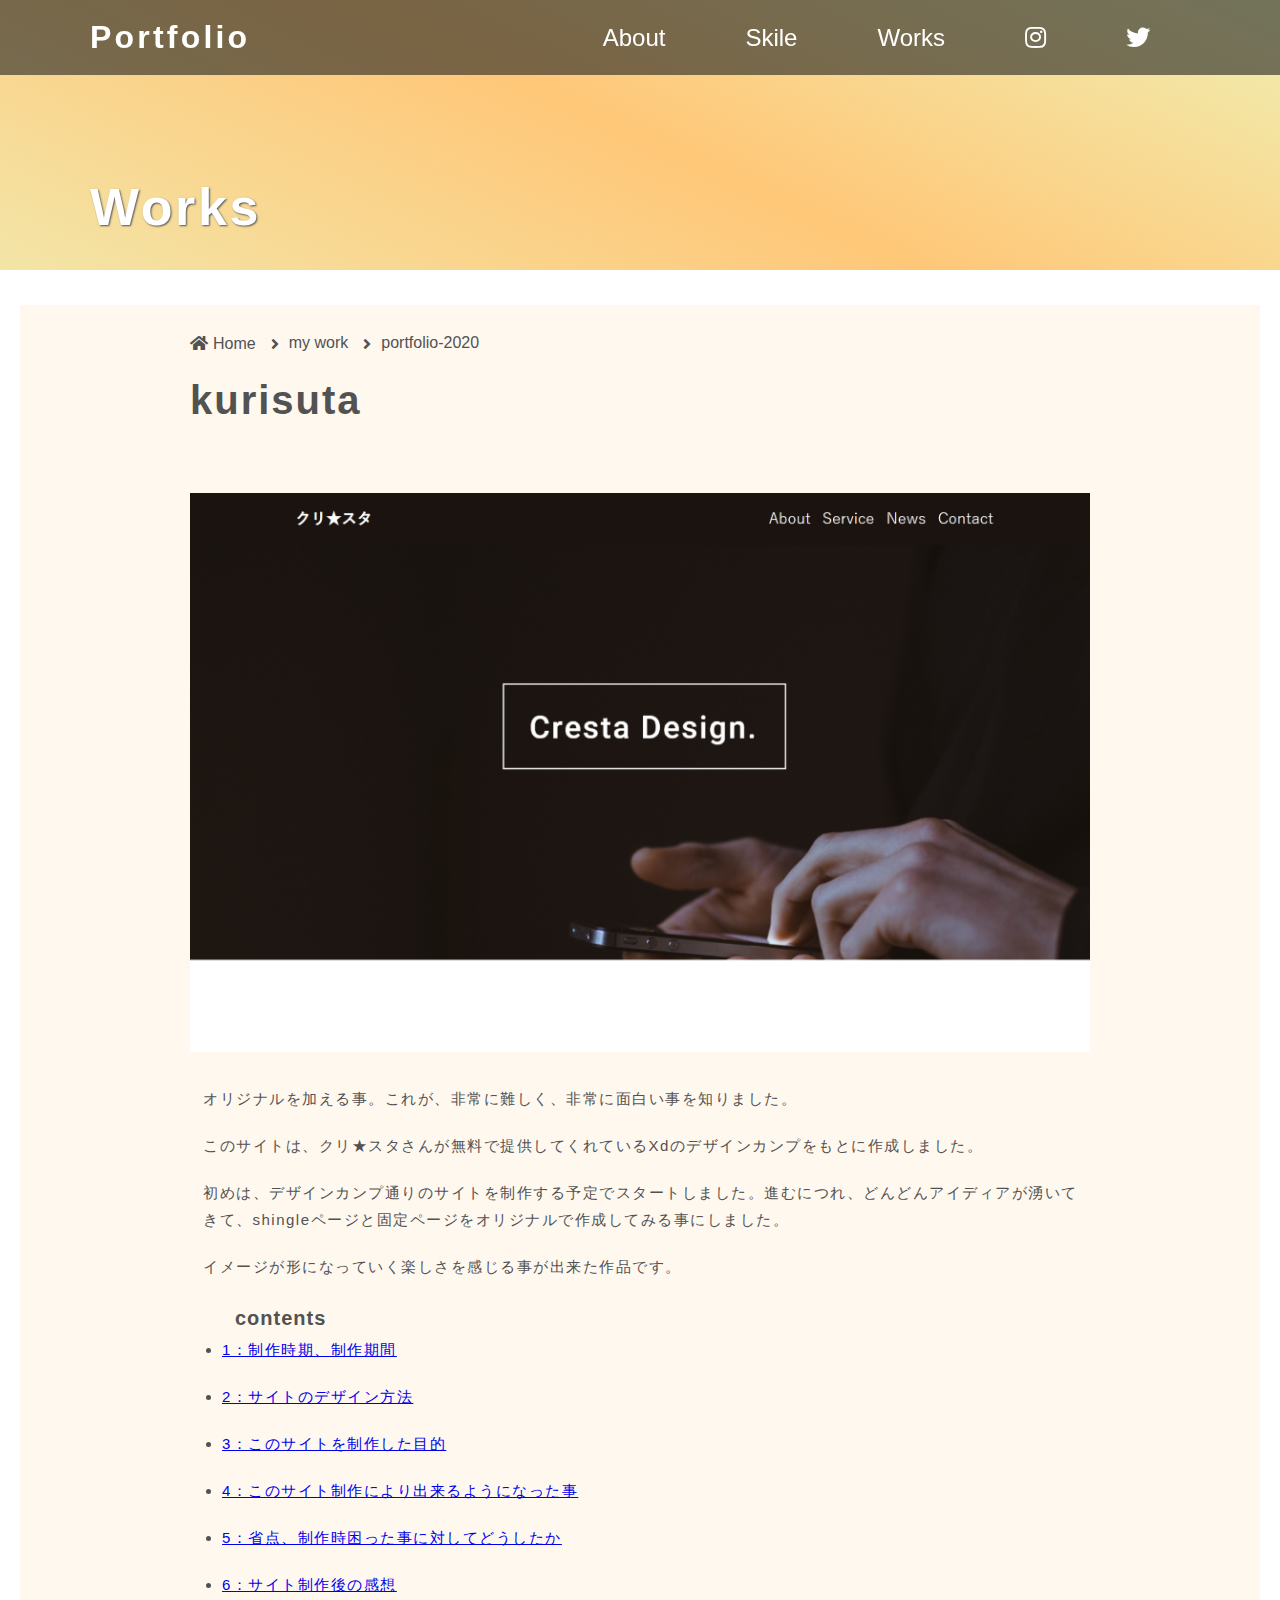
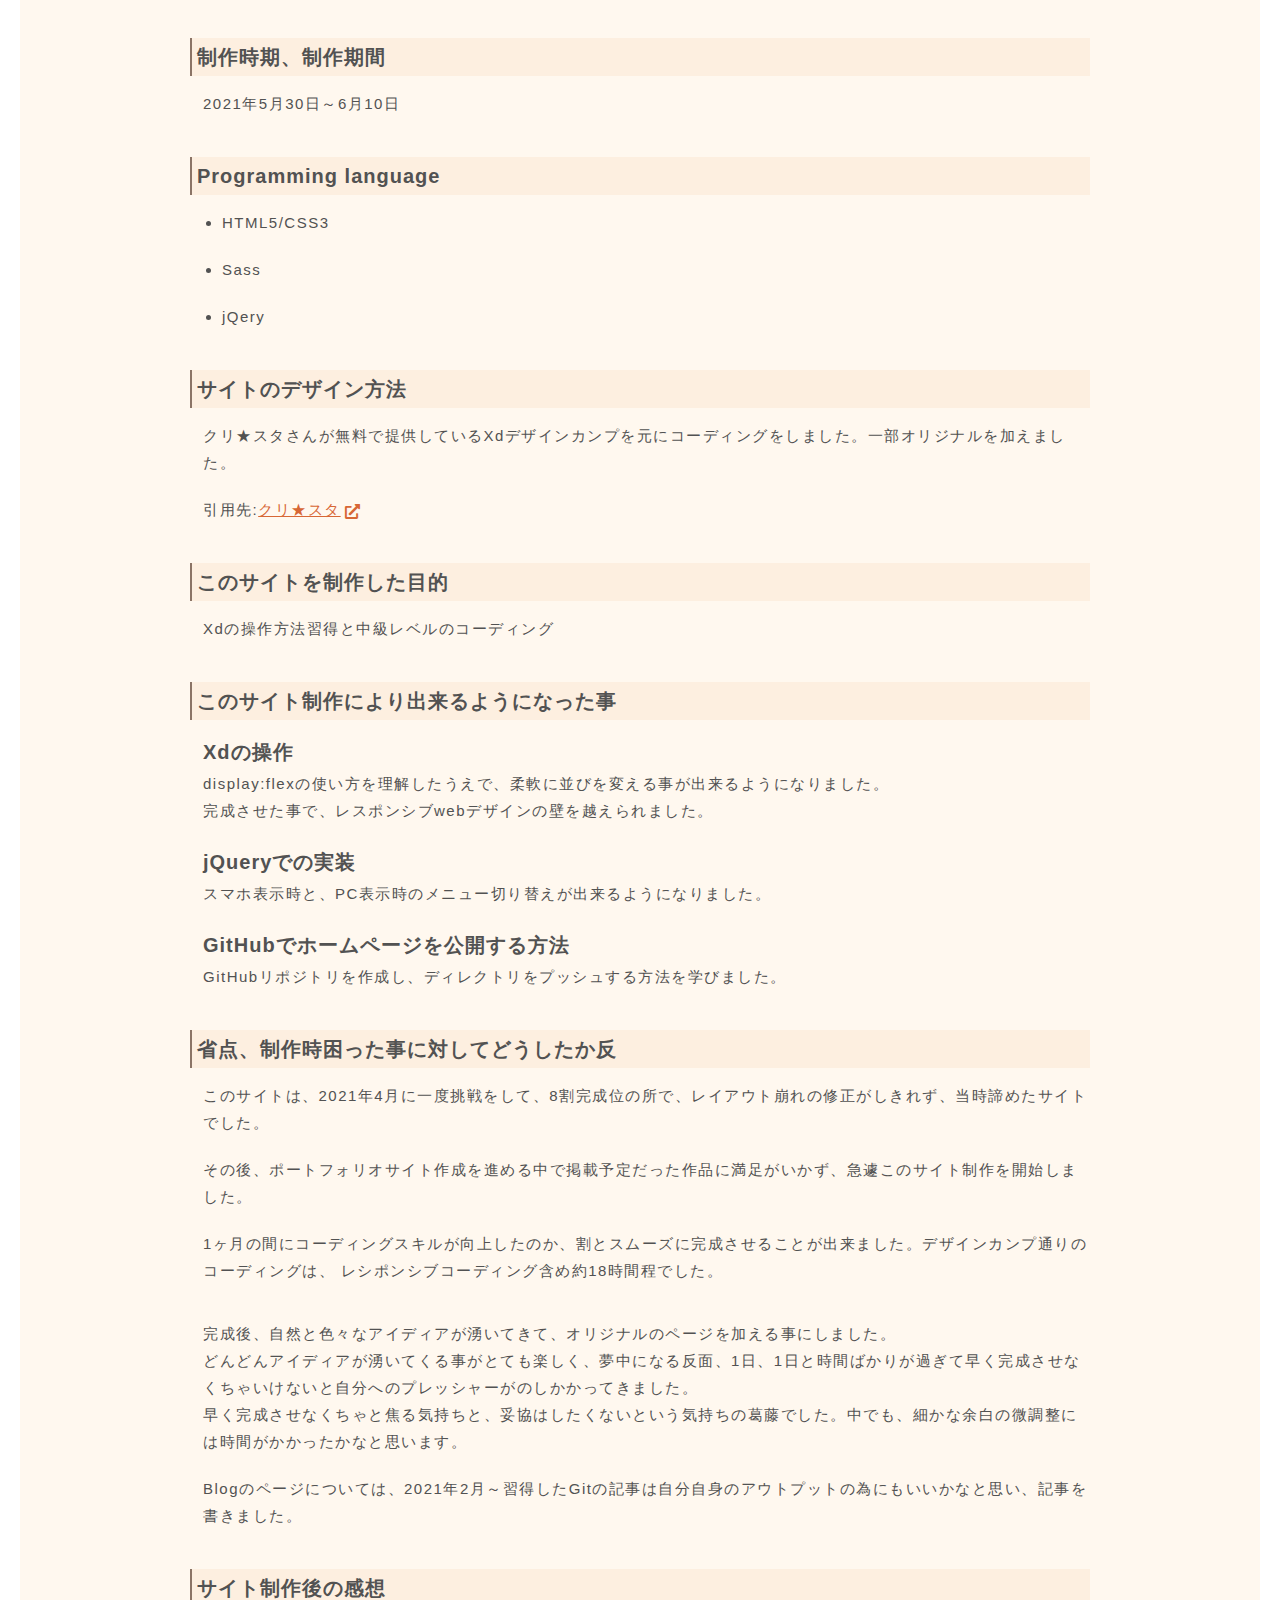
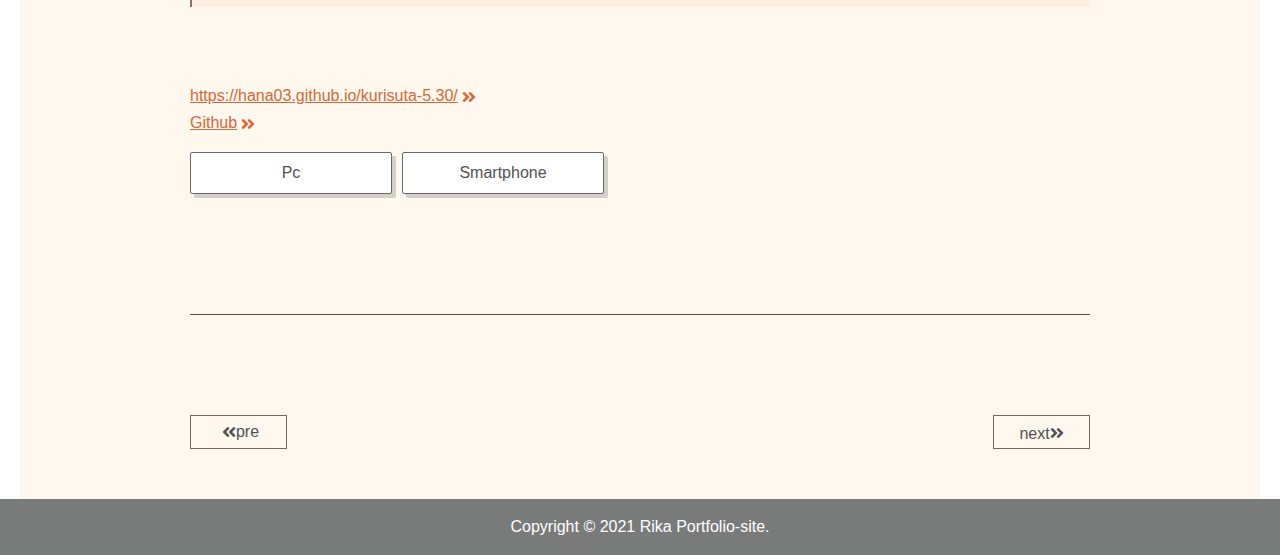
==== kurisuta.html @ 928a9a0c "single-page 追加" ====
<!DOCTYPE html>
<html lang="ja">

<head>
    <meta charset="UTF-8">
    <title>Portfolio-site</title>
    <meta name="description" content="Rika OishiのPortfolioサイトです">
    <meta name="author" content="Rika Oishi">
    <meta name="viewport" content="width=device-width, initial-scale=1.0">
    <link href="https://use.fontawesome.com/releases/v5.6.1/css/all.css" rel="stylesheet">
    <link href="style.css" rel="stylesheet">
    <script src="https://ajax.googleapis.com/ajax/libs/jquery/2.1.4/jquery.min.js"></script>
    <link rel="preconnect" href="https://fonts.gstatic.com">
    <link href="https://fonts.googleapis.com/css2?family=Salsa&display=swap" rel="stylesheet">
</head>

<body>

    <header class="header">
        <div class="pc-inner">
            <div class="inner">

                <h1 class="header-logo"><a href="index.html">Portfolio</a></h1>
                <i class="fas fa-bars"></i>
            </div>

            <nav class="header-nav-sp">
                <i class="fas fa-times"></i>

                <ul>
                    <li><a href="index.html#about">About</a></li>
                    <li><a href="index.html#skile">Skile</a></li>
                    <li><a href="index.html#works">Works</a></li>
                    <li><a href="https://www.instagram.com/rika.ri/?hl=ja" target="_blank"><i
                                class="fab fa-instagram"></i></a></li>
                    <li><a href="https://twitter.com/ri_ri0315" target="_blank"><i class="fab fa-twitter"></i></a></li>
                </ul>
            </nav><!-- header-nav-sp -->
            <nav class="header-nav-pc">
                <ul>
                    <li><a href="index.html#about">About</a></li>
                    <li><a href="index.html#skile">Skile</a></li>
                    <li><a href="index.html#works">Works</a></li>
                    <li><a href="https://www.instagram.com/rika.ri/?hl=ja" target="_blank"><i
                                class="fab fa-instagram"></i></a></li>
                    <li><a href="https://twitter.com/ri_ri0315" target="_blank"><i class="fab fa-twitter"></i></a></li>
                </ul>
            </nav><!-- header-nav-pc -->
        </div><!-- "pc-inner -->
    </header>

    <div class="single-key-visual">
        <div class="inner">
            <h2 class="main-ttl">Works</h2>
        </div>
    </div><!-- single-key-visual -->

    <main>
        <div class="bk">
            <div class="inner">
                <ul class="nav-list">
                    <li><a href="index.html"><i class="fa fa-home" aria-hidden="true"></i>Home</a></li>
                    <li><i class="fas fa-angle-right"></i></li>
                    <li><a href="works.html">my work</a></li>
                    <li><i class="fas fa-angle-right"></i></li>
                    <li>portfolio-2020</li>
                </ul><!-- nav-list -->

                <section class="portfolio-wrapper">
                    <h3 class="main-ttl">kurisuta</h3>

                    <div class="portfolio-sec">

                        <div class="portfolio-img">
                            <img src="imge/kurisuta-img.png">
                        </div>
                        <div class="portfolio-text">
                            <div class="profile-list">
                                <p class="main-text">オリジナルを加える事。これが、非常に難しく、非常に面白い事を知りました。</p>
                                <p class="main-text">このサイトは、クリ★スタさんが無料で提供してくれているXdのデザインカンプをもとに作成しました。</p>
                                <p class="main-text">
                                   初めは、デザインカンプ通りのサイトを制作する予定でスタートしました。進むにつれ、どんどんアイディアが湧いてきて、shingleページと固定ページをオリジナルで作成してみる事にしました。</p>
                                <p class="main-text">イメージが形になっていく楽しさを感じる事が出来た作品です。</p>

                                <ul class="contents-list">
                                    <h4 class="h4-ttl">contents</h4>
                                    <li><a href="#contents_01">1：制作時期、制作期間</a></li>
                                    <li><a href="#contents_02">2：サイトのデザイン方法</a></li>
                                    <li><a href="#contents_03">3：このサイトを制作した目的</a></li>
                                    <li><a href="#contents_04">4：このサイト制作により出来るようになった事</a></li>
                                    <li><a href="#contents_05">5：省点、制作時困った事に対してどうしたか</a></li>
                                    <li><a href="#contents_06">6：サイト制作後の感想</a></li>
                                </ul>


                                <h3 class="main-sub-ttl" id="contents_01">制作時期、制作期間</h3>
                                <p class="main-text">2021年5月30日～6月10日</p>
                                <h3 class="main-sub-ttl">Programming language</h3>
                                <ul>
                                    <li>HTML5/CSS3</li>
                                    <li>Sass</li>
                                    <li>jQery</li>
                                </ul>
                                <h3 class="main-sub-ttl" id="contents_02">サイトのデザイン方法</h3>
                                <p class="main-text link-text">クリ★スタさんが無料で提供しているXdデザインカンプを元にコーディングをしました。一部オリジナルを加えました。
                                </p>


                                <div class="link-box">引用先:<a href="https://crestadesign.org/" target="_blank">クリ★スタ<i
                                            class="fas fa-external-link-alt"></i></a></div>

                                <h3 class="main-sub-ttl" id="contents_03">このサイトを制作した目的</h3>
                                <p class="main-text">
                                   Xdの操作方法習得と中級レベルのコーディング</p>
                                <h3 class="main-sub-ttl" id="contents_04">このサイト制作により出来るようになった事</h3>
                                <h4 class="h4-ttl">Xdの操作</h4>
                                <p class="main-text">
                                    display:flexの使い方を理解したうえで、柔軟に並びを変える事が出来るようになりました。<br>完成させた事で、レスポンシブwebデザインの壁を越えられました。
                                </p>
                                <h4 class="h4-ttl">jQueryでの実装</h4>
                                <p class="main-text">スマホ表示時と、PC表示時のメニュー切り替えが出来るようになりました。</p>
                                <h4 class="h4-ttl">GitHubでホームページを公開する方法</h4>
                                <p class="main-text">GitHubリポジトリを作成し、ディレクトリをプッシュする方法を学びました。</p>

                                <h3 class="main-sub-ttl"  id="contents_05">省点、制作時困った事に対してどうしたか反</h3>

                                <p class="main-text">
                                 このサイトは、2021年4月に一度挑戦をして、8割完成位の所で、レイアウト崩れの修正がしきれず、当時諦めたサイトでした。
                                <p class="main-text">その後、ポートフォリオサイト作成を進める中で掲載予定だった作品に満足がいかず、急遽このサイト制作を開始しました。</p>
                                <p class="main-text">1ヶ月の間にコーディングスキルが向上したのか、割とスムーズに完成させることが出来ました。デザインカンプ通りのコーディングは、
                                    レシポンシブコーディング含め約18時間程でした。</p>
                            　　<p class="main-text">完成後、自然と色々なアイディアが湧いてきて、オリジナルのページを加える事にしました。<br>
                            どんどんアイディアが湧いてくる事がとても楽しく、夢中になる反面、1日、1日と時間ばかりが過ぎて早く完成させなくちゃいけないと自分へのプレッシャーがのしかかってきました。<br>
                            早く完成させなくちゃと焦る気持ちと、妥協はしたくないという気持ちの葛藤でした。中でも、細かな余白の微調整には時間がかかったかなと思います。
                            　<p class="main-text">Blogのページについては、2021年2月～習得したGitの記事は自分自身のアウトプットの為にもいいかなと思い、記事を書きました。</p>

                                <h3 class="main-sub-ttl" id="contents_06">サイト制作後の感想</h3>
                                

                                <p class="main-text"><br></p>

                            </div><!-- profile-list -->
                            <div class="link-text">
                                <a href="https://hana03.github.io/kurisuta-5.30/"
                                    target="_blank">https://hana03.github.io/kurisuta-5.30/<i
                                        class="fas fa-angle-double-right"></i></a>

                                <a href="https://github.com/hana03/kurisuta-5.30" target="_blank">Github<i
                                        class="fas fa-angle-double-right"></i></a>
                            </div>
                            <ul class="site-img-btn">
                                <li class="btn-pc img-btn">Pc</li>
                                <li class="btn-sp img-btn">Smartphone</li>
                            </ul>
                            <div class="site-img-pc">
                                <div class="site-img-container">
                                    <div class="site-img-content">
                                        <img class="site-img-pc" src="imge/portoforio01-pc-img.png"
                                            style="max-height: 700px;" alt="サンプル模写画像">
                                        <i class="fas fa-times-circle"></i>
                                    </div>
                                </div>
                            </div>
                            <div class="site-img-sp">
                                <div class="site-img-container">
                                    <div class="site-img-content">
                                        <img class="site-img-sp" src="imge/portoforio01-sp-img.png"
                                            style="max-height: 700px;" alt="サンプル模写画像">
                                        <i class="fas fa-times-circle"></i>
                                    </div>
                                </div>
                            </div>
                        </div><!-- portfolio-text -->
                    </div><!-- portfolio-sec -->
                </section><!-- portfolio-wrapper -->

                <ul class="page-link">
                    <li><i class="fas fa-angle-double-left"></i>pre</li>
                    <li class="next"><a href="samplesite.html">next<i class="fas fa-angle-double-right"></i></a></li>
                </ul><!-- page-link -->
            </div><!-- inner -->
        </div>
    </main>

    <footer class="footer">
        <small>Copyright &copy; 2021 Rika Portfolio-site.</small>
    </footer>

    <script src="js/sqript.js"></script>

</body>

</html>
---- style.css ----
/*
html5doctor.com Reset Stylesheet
v1.6.1
Last Updated: 2010-09-17
Author: Richard Clark - http://richclarkdesign.com
Twitter: @rich_clark
*/
html, body, div, span, object, iframe,
h1, h2, h3, h4, h5, h6, p, blockquote, pre,
abbr, address, cite, code,
del, dfn, em, img, ins, kbd, q, samp,
small, strong, sub, sup, var,
b, i,
dl, dt, dd, ol, ul, li,
fieldset, form, label, legend,
table, caption, tbody, tfoot, thead, tr, th, td,
article, aside, canvas, details, figcaption, figure,
footer, header, hgroup, menu, nav, section, summary,
time, mark, audio, video {
  margin: 0;
  padding: 0;
  border: 0;
  outline: 0;
  font-size: 100%;
  vertical-align: baseline;
  background: transparent;
}

body {
  line-height: 1;
  font-size: 1.6rem;
  font-family: Noto Serif, Noto Serif JP, sans-serif;
  color: #525252;
}

html {
  font-size: 62.5%;
}

article, aside, details, figcaption, figure,
footer, header, hgroup, menu, nav, section {
  display: block;
}

nav ul {
  list-style: none;
}

blockquote, q {
  quotes: none;
}

blockquote:before, blockquote:after,
q:before, q:after {
  content: '';
  content: none;
}

a {
  margin: 0;
  padding: 0;
  font-size: 100%;
  vertical-align: baseline;
  background: transparent;
}

/* change colours to suit your needs */
ins {
  background-color: #ff9;
  color: #000;
  text-decoration: none;
}

/* change colours to suit your needs */
mark {
  background-color: #ff9;
  color: #000;
  font-style: italic;
  font-weight: bold;
}

del {
  text-decoration: line-through;
}

abbr[title], dfn[title] {
  border-bottom: 1px dotted;
  cursor: help;
}

table {
  border-collapse: collapse;
  border-spacing: 0;
}

/* change border colour to suit your needs */
hr {
  display: block;
  height: 1px;
  border: 0;
  border-top: 1px solid #cccccc;
  margin: 1em 0;
  padding: 0;
}

input, select {
  vertical-align: middle;
}

/* END Reset css*/
.header {
  position: fixed;
  width: 100vw;
  z-index: 10;
  background-color: rgba(31, 34, 33, 0.6);
}

.header .inner {
  display: flex;
  justify-content: space-between;
  padding: 20px;
}

.header .inner .header-logo {
  font-size: 2.4rem;
  letter-spacing: 0.1em;
}

.header .inner .header-logo a {
  text-decoration: none;
  color: #fff;
}

.header .inner .fa-bars {
  font-size: 24px;
  color: #fff;
}

.header .header-nav-sp {
  position: fixed;
  top: 0;
}

.header .header-nav-sp .fa-times {
  position: absolute;
  z-index: 20;
  right: 31px;
  bottom: 21px;
  top: 7px;
  font-size: 30px;
  color: #fff;
}

.header .header-nav-sp ul {
  background-color: #1f2020;
  height: 100vh;
}

.header .header-nav-sp ul li {
  text-align: center;
  width: 100vw;
}

.header .header-nav-sp ul li a {
  display: block;
  text-decoration: none;
  font-size: 2.4rem;
  padding: 20px 0;
  color: #fff;
}

.header .header-nav-sp ul li a:hover {
  color: #5e9b84;
  background-color: #4b4747;
  opacity: 0.8;
}

.header .header-nav-pc {
  display: none;
}

@media screen and (min-width: 900px) {
  .header {
    display: flex;
    flex-direction: row;
    justify-content: space-between;
    align-items: center;
    height: 75px;
  }
  .header .pc-inner {
    width: 1100px;
    margin: 0 auto;
    display: flex;
    justify-content: space-between;
  }
  .header .pc-inner .inner {
    padding: 20px 0;
  }
  .header .pc-inner .inner .header-logo {
    align-self: flex-start;
    line-height: 75px;
    font-size: 3.2rem;
  }
  .header .pc-inner .inner .header-logo a {
    line-height: 75px;
    display: inline-block;
  }
  .header .pc-inner .inner .fa-bars {
    display: none;
  }
  .header .pc-inner .header-nav-pc {
    display: block;
  }
  .header .pc-inner .header-nav-pc ul {
    display: flex;
    justify-content: space-between;
    align-items: center;
    height: 100%;
  }
  .header .pc-inner .header-nav-pc ul li {
    padding: 0 20px;
  }
  .header .pc-inner .header-nav-pc ul li a {
    display: inline-block;
    line-height: 75px;
    text-decoration: none;
    color: #fff;
    font-size: 2.4rem;
    padding: 0 20px;
  }
  .header .pc-inner .header-nav-pc ul li a:hover {
    color: #5e9b84;
  }
}

@media screen and (min-width: 1200px) {
  .pc-inner {
    max-width: 1200px;
    margin: 0 auto;
  }
}

.key-visual-wrapper {
  background-color: #f8e488;
  padding-top: 80px;
}

.key-visual-wrapper .key-ttl {
  font-size: 3.8rem;
  line-height: 2.4em;
  letter-spacing: 0.05em;
  color: #525252;
  margin: 40px 0;
  text-align: center;
}

.key-visual-wrapper .key-visual-sec {
  width: 100%;
  display: flex;
  justify-content: space-around;
  flex-direction: row;
  flex-wrap: wrap;
}

.key-visual-wrapper .key-visual-sec .animation {
  animation-name: move;
  animation-duration: 10s;
  animation-delay: 4s;
  animation-direction: alternate-reverse;
  animation-timing-function: linear;
  animation-iteration-count: infinite;
}

@keyframes move {
  0% {
    opacity: 0;
  }
  40% {
    opacity: 1;
  }
  100% {
    transform: rotate(360deg);
  }
}

.key-visual-wrapper .key-visual-sec .box-0 {
  width: 25px;
  height: 25px;
  margin: 20px;
  transition-property: transform;
  background-color: #ea5e29;
  border-radius: 50% 50% 50% 70%/50% 50% 70% 60%;
}

.key-visual-wrapper .key-visual-sec .box-1 {
  width: 25px;
  height: 25px;
  margin: 20px;
  transition-property: transform;
  background-color: #ecaf1f;
  border-radius: 30% 20% 20% 30% / 30% 20% 20% 30%;
}

.key-visual-wrapper .key-visual-sec .box-2 {
  width: 25px;
  height: 25px;
  margin: 20px;
  transition-property: transform;
  background-color: #5e9b84;
  border-radius: 30% 70% 70% 30% / 30% 30% 70% 70%;
}

.key-visual-wrapper .key-visual-sec .box-3 {
  width: 25px;
  height: 25px;
  margin: 20px;
  transition-property: transform;
  background-color: #f05e59;
  border-radius: 30% 20% 20% 30% / 30% 20% 20% 30%;
}

.key-visual-wrapper .key-visual-sec .box-4 {
  width: 25px;
  height: 25px;
  margin: 20px;
  transition-property: transform;
  background-color: #fbd266;
  transition-duration: 1s;
  border-radius: 50% 50% 50% 70%/50% 50% 70% 60%;
}

.key-visual-wrapper .key-visual-sec .box-5 {
  width: 25px;
  height: 25px;
  margin: 20px;
  transition-property: transform;
  background-color: #90b1aa;
  border-radius: 30% 20% 20% 30% / 30% 20% 20% 30%;
}

.key-visual-wrapper .key-visual-sec .box-6 {
  width: 25px;
  height: 25px;
  margin: 20px;
  transition-property: transform;
  background-color: #d76735;
  border-radius: 30% 70% 70% 30% / 30% 30% 70% 70%;
}

.key-visual-wrapper .key-visual-sec .box11 {
  width: 25px;
  height: 25px;
  margin: 20px;
  transition-property: transform;
  background-color: #ecd6a5;
}

.key-visual-wrapper .key-visual-sec .pc-box {
  display: none;
}

.key-visual-wrapper .ba {
  display: block;
  width: 100%;
  height: 7px;
  background: #90b1aa;
  animation-name: expansion;
  animation-duration: 12s;
  animation-timing-function: ease-in;
  animation-delay: 1s;
  animation-iteration-count: 2;
  animation-direction: normal, reverse;
  animation-fill-mode: forwards;
  animation-timing-function: linear;
  animation-iteration-count: infinite;
}

@keyframes expansion {
  0% {
    width: 0%;
  }
  100% {
    width: 100%;
  }
}

@media screen and (min-width: 900px) {
  .key-visual-wrapper {
    widows: 1200px;
    margin: 0 auto;
  }
  .key-visual-wrapper .key-ttl {
    margin: 100px 0;
  }
  .key-visual-wrapper .key-visual-sec {
    display: none;
    display: flex;
    justify-content: space-between;
    flex-direction: row;
    flex-wrap: wrap;
  }
  .key-visual-wrapper .key-visual-sec .box-0 {
    width: 50px;
    height: 50px;
    margin: 30px;
    transition-property: transform;
  }
  .key-visual-wrapper .key-visual-sec .box-1 {
    width: 50px;
    height: 50px;
    margin: 30px;
    transition-property: transform;
  }
  .key-visual-wrapper .key-visual-sec .box-2 {
    width: 50px;
    height: 50px;
    margin: 30px;
    transition-property: transform;
  }
  .key-visual-wrapper .key-visual-sec .box-3 {
    width: 50px;
    height: 50px;
    margin: 30px;
    transition-property: transform;
  }
  .key-visual-wrapper .key-visual-sec .box-4 {
    width: 50px;
    height: 50px;
    margin: 30px;
    transition-property: transform;
  }
  .key-visual-wrapper .key-visual-sec .box-5 {
    width: 50px;
    height: 50px;
    margin: 30px;
    transition-property: transform;
  }
  .key-visual-wrapper .key-visual-sec .box-6 {
    width: 50px;
    height: 50px;
    margin: 30px;
    transition-property: transform;
  }
  .key-visual-wrapper .key-visual-sec .pc-box {
    display: block;
  }
}

.about-wrapper {
  max-width: 100%;
}

.about-wrapper .inner {
  padding: 0 10px;
  margin: 30px 0;
  text-align: center;
}

.about-wrapper .inner .main-ttl {
  font-size: 4.0rem;
  line-height: 2.4em;
  letter-spacing: 0.05em;
  margin-bottom: 35px;
  text-align: center;
}

.about-wrapper .inner .about-sec {
  display: flex;
  flex-direction: column;
}

.about-wrapper .inner .about-sec .about-imge {
  width: 100%;
}

.about-wrapper .inner .about-sec .about-imge img {
  width: 70%;
  box-shadow: 11px 10px 2px #8b7466;
}

.about-wrapper .inner .about-sec .profile .main-sub-ttl {
  font-size: 2.0rem;
  line-height: 1.6em;
  letter-spacing: 0.05em;
  margin-bottom: 14px;
  margin-top: 30px;
}

.about-wrapper .inner .about-sec .profile .profile-list {
  width: 100%;
}

.about-wrapper .inner .about-sec .profile .profile-list dt {
  float: left;
  font-size: 1.5rem;
  line-height: 2.7rem;
  letter-spacing: 0.1em;
  margin-bottom: 20px;
  font-size: 1.6rem;
}

.about-wrapper .inner .about-sec .profile .profile-list dd {
  text-align: left;
  font-size: 1.5rem;
  line-height: 2.7rem;
  letter-spacing: 0.1em;
  margin-bottom: 20px;
  font-size: 1.6rem;
}

.about-wrapper .inner .about-sec .profile .profile-text {
  text-align: left;
  font-size: 1.5rem;
  line-height: 2.7rem;
  letter-spacing: 0.1em;
  margin-bottom: 20px;
}

.about-wrapper .inner .ba-color {
  background-color: #fbd266;
  width: 200px;
  height: 50px;
  display: inline-block;
  position: relative;
  margin: 30px;
  position: relative;
}

.about-wrapper .inner .ba-color .link-btn {
  width: 100%;
  height: 40px;
  border: 1px solid #6d6969;
  line-height: 40px;
  text-align: center;
  border-radius: 2px;
}

.about-wrapper .inner .ba-color .link-btn:hover {
  opacity: .8;
}

.about-wrapper .inner .ba-color .link-btn:active {
  position: absolute;
  color: #fff;
  top: 0;
  right: 0;
}

.link-text a {
  color: #d76735;
  padding-right: 10px;
  display: inline-block;
}

.link-text a .fa-angle-double-right,
.link-text a .fa-external-link-alt {
  padding-left: 4px;
  vertical-align: middle;
}

.link-text a:hover {
  opacity: 0.7;
  text-decoration: none;
}

@media screen and (min-width: 900px) {
  .about-wrapper {
    padding-bottom: 60px;
  }
  .about-wrapper .inner {
    max-width: 1200px;
    margin: 0 auto;
  }
  .about-wrapper .inner .main-ttl {
    font-size: 4.0rem;
    line-height: 2.4em;
    letter-spacing: 0.05em;
    margin-bottom: 45px;
  }
  .about-wrapper .inner .about-sec {
    flex-direction: row;
  }
  .about-wrapper .inner .about-sec .about-imge {
    width: 50%;
  }
  .about-wrapper .inner .about-sec .profile {
    max-width: 50%;
  }
  .about-wrapper .inner .about-sec .profile .main-sub-ttl {
    text-align: left;
    font-size: 3.2rem;
    margin-top: 0;
  }
  .about-wrapper .inner .about-sec .profile .profile-list {
    width: 100%;
  }
  .about-wrapper .inner .about-sec .profile .profile-list dt {
    font-size: 1.8rem;
  }
  .about-wrapper .inner .about-sec .profile .profile-list dd {
    font-size: 1.8rem;
  }
  .about-wrapper .inner .about-sec .profile .profile-list dd .sp-br {
    display: none;
  }
  .about-wrapper .inner .about-sec .profile .link-text {
    text-align: left;
  }
}

.skile-wrapper {
  text-align: left;
  max-width: 100%;
  padding-bottom: 60px;
}

.skile-wrapper .inner {
  padding: 0 10px;
}

.skile-wrapper .inner .main-ttl {
  font-size: 4.0rem;
  line-height: 2.4em;
  letter-spacing: 0.05em;
  margin-bottom: 35px;
  text-align: center;
}

.skile-wrapper .inner .main-sub-ttl {
  font-size: 2.0rem;
  line-height: 1.6em;
  letter-spacing: 0.05em;
  margin-bottom: 14px;
  transition: .2s;
  color: #5e9b84;
}

.skile-wrapper .inner .main-sub-ttl .fa-angle-down {
  margin-left: 18px;
  font-size: 20px;
  vertical-align: middle;
}

.skile-wrapper .inner .main-sub-ttl:hover {
  opacity: 0.7;
  cursor: pointer;
}

.skile-wrapper .inner ul {
  list-style-type: none;
  text-align: left;
  display: none;
}

.skile-wrapper .inner ul .skile-list {
  border-bottom: 1px solid #6d6969;
  padding-bottom: 10px;
  margin-bottom: 30px;
}

.skile-wrapper .inner ul .skile-list .list-ttl {
  font-size: 2.0rem;
  line-height: 1.8em;
  letter-spacing: 0.05em;
  margin-bottom: 20px;
}

.skile-wrapper .inner ul .skile-list .main-text {
  font-size: 1.5rem;
  line-height: 2.7rem;
  letter-spacing: 0.1em;
  margin-bottom: 20px;
}

.skile-wrapper .inner ul .skile-list .rebel-icon {
  display: flex;
}

.skile-wrapper .inner ul .skile-list .rebel-icon .fa-diaspora {
  color: #fbd266;
  font-size: 2.6rem;
  margin-right: 10px;
}

.skile-wrapper .inner ul .skile-list .rebel-icon .diaspora-row {
  opacity: 0.4;
}

@media screen and (min-width: 900px) {
  .skile-wrapper {
    padding-bottom: 60px;
  }
  .skile-wrapper .inner {
    max-width: 1100px;
    margin: 0 auto;
    padding: 0;
  }
  .skile-wrapper .inner .main-ttl {
    font-size: 4.0rem;
    line-height: 2.4em;
    letter-spacing: 0.05em;
    margin-bottom: 45px;
  }
  .skile-wrapper .inner .main-sub-ttl {
    font-size: 2.8rem;
    line-height: 1.8em;
    letter-spacing: 0.05em;
    margin-bottom: 20px;
    transition: .2s;
  }
  .skile-wrapper .inner .main-sub-ttl .fa-angle-down {
    font-size: 28x;
  }
  .skile-wrapper .inner .main-sub-ttl .fa-angle-down {
    margin-left: 18px;
    font-size: 28px;
  }
}

.works-wrapper {
  max-width: 100%;
  text-align: center;
  background-image: url(./imge/bk-01.jpg);
  background-position: center;
  background-size: cover;
  background-attachment: fixed;
  padding-bottom: 30px;
}

.works-wrapper .inner {
  padding: 0 10px;
  margin: 30px 0;
}

.works-wrapper .inner .main-ttl {
  font-size: 4.0rem;
  line-height: 2.4em;
  letter-spacing: 0.05em;
  margin-bottom: 35px;
  text-align: center;
}

.works-wrapper .inner .works-img {
  display: flex;
  flex-direction: column;
  margin-bottom: 30px;
}

.works-wrapper .inner .works-img .img-filter {
  margin: 10px 0;
  position: relative;
  display: inline-block;
  max-width: 100%;
}

.works-wrapper .inner .works-img .img-filter img {
  width: 100%;
  vertical-align: bottom;
  border: 1px solid #838282;
  box-sizing: border-box;
}

.works-wrapper .inner .works-img .img-filter .img-mask {
  width: 100%;
  height: 100%;
  position: absolute;
  top: 0;
  left: 0;
  background-color: rgba(0, 0, 0, 0.4);
  transition: all 0.6s ease;
  transform: scale(0);
}

.works-wrapper .inner .works-img .img-filter .img-mask .img-cap {
  font-size: 3.6rem;
  padding-left: 20px;
  color: #fff;
  padding-top: 100px;
}

.works-wrapper .inner .works-img .img-filter:hover .img-mask {
  transform: scale(1);
}

.works-wrapper .btn {
  width: 100%;
  height: 40px;
  border: 1px solid #6d6969;
  background-color: #fff;
  line-height: 40px;
  text-align: center;
  border-radius: 2px;
  box-shadow: 4px 4px #d4d0c6;
  display: inline-block;
  text-decoration: none;
  color: #525252;
}

.works-wrapper .btn:hover {
  color: #fff;
  background-color: #333332;
}

@media screen and (min-width: 900px) {
  .works-wrapper {
    padding-bottom: 60px;
  }
  .works-wrapper .inner {
    max-width: 1200px;
    margin: 0 auto;
  }
  .works-wrapper .inner .main-ttl {
    font-size: 4.0rem;
    line-height: 2.4em;
    letter-spacing: 0.05em;
    margin-bottom: 45px;
  }
  .works-wrapper .inner .works-img {
    flex-direction: row;
    flex-wrap: wrap;
    justify-content: space-around;
  }
  .works-wrapper .inner .works-img .img-filter {
    width: 40%;
    height: 100%;
  }
  .works-wrapper .inner .works-img .img-filter img {
    width: 100%;
  }
  .works-wrapper .inner .btn {
    width: 200px;
  }
}

.footer {
  background-color: rgba(31, 34, 33, 0.6);
  padding: 20px;
  text-align: center;
}

.footer small {
  color: #fff;
  text-decoration: none;
}

.single-key-visual {
  padding-top: 50px;
  width: 100%;
  background: linear-gradient(25deg, #f3e5a7, #FFC778, #f0efb2);
}

.single-key-visual .inner {
  padding: 0 20px;
}

.single-key-visual .main-ttl {
  margin: 95px 0 10px;
  font-size: 4.0rem;
  line-height: 2.4em;
  letter-spacing: 0.05em;
  margin-bottom: 35px;
  text-align: center;
  margin-bottom: 0;
  text-align: left;
  color: #fff;
  text-shadow: 1px 1px 2px #525252;
}

main .bk {
  margin: 0 auto;
  background-color: #fff8ef;
  margin: 10px;
}

main .bk .inner {
  padding: 10px;
}

main .bk .inner .nav-list {
  list-style-type: none;
  display: flex;
}

main .bk .inner .nav-list li {
  padding-right: 10px;
}

main .bk .inner .nav-list li a {
  color: #525252;
  text-decoration: none;
}

main .bk .inner .nav-list li a .fa-home {
  margin-right: 5px;
}

main .bk .inner .nav-list li a:hover {
  color: #d76735;
}

main .bk .inner .nav-list li .fa-angle-right {
  margin-left: 5px;
  vertical-align: middle;
}

main .bk .inner .archive-wrapper .main-ttl {
  font-size: 4.0rem;
  line-height: 2.4em;
  letter-spacing: 0.05em;
  margin-bottom: 35px;
  text-align: center;
  display: inline-block;
}

main .bk .inner .archive-wrapper .works-img {
  display: flex;
  flex-direction: column;
}

main .bk .inner .archive-wrapper .works-img .img-filter {
  margin: 10px 0;
  position: relative;
  display: inline-block;
  max-width: 100%;
}

main .bk .inner .archive-wrapper .works-img .img-filter img {
  width: 100%;
  vertical-align: bottom;
  border: 1px solid #838282;
  box-sizing: border-box;
}

main .bk .inner .archive-wrapper .works-img .img-filter .img-mask {
  width: 100%;
  height: 100%;
  position: absolute;
  top: 0;
  left: 0;
  background-color: rgba(0, 0, 0, 0.4);
  transition: all 0.6s ease;
  transform: scale(0);
}

main .bk .inner .archive-wrapper .works-img .img-filter .img-mask .img-cap {
  font-size: 3.6rem;
  padding-left: 20px;
  color: #fff;
  padding-top: 100px;
}

main .bk .inner .archive-wrapper .works-img .img-filter:hover .img-mask {
  transform: scale(1);
}

@media screen and (min-width: 900px) {
  .single-key-visual .inner {
    max-width: 1100px;
    margin: 0 auto;
  }
  .single-key-visual .main-ttl {
    margin-bottom: 35px;
    font-size: 5.2rem;
  }
  main .bk {
    max-width: 1200px;
    padding: 20px;
  }
  main .bk .inner {
    max-width: 900px;
    margin: 0 auto;
  }
  main .bk .inner .archive-wrapper {
    padding-bottom: 60px;
  }
  main .bk .inner .archive-wrapper .main-ttl {
    font-size: 4.0rem;
    line-height: 2.4em;
    letter-spacing: 0.05em;
    margin-bottom: 45px;
  }
  main .bk .inner .archive-wrapper .works-img {
    flex-direction: row;
    flex-wrap: wrap;
    justify-content: space-between;
  }
  main .bk .inner .archive-wrapper .works-img .img-filter {
    width: 45%;
    height: 100%;
  }
  main .bk .inner .archive-wrapper .works-img .img-filter img {
    width: 100%;
  }
}

@media screen and (min-width: 1200px) {
  .single-key-visual .inner {
    padding: 0;
  }
  main .inner {
    padding: 0%;
  }
}

main .bk .inner .portfolio-wrapper .main-ttl {
  font-size: 4.0rem;
  line-height: 2.4em;
  letter-spacing: 0.05em;
  margin-bottom: 35px;
  text-align: center;
  display: inline-block;
}

main .bk .inner .portfolio-wrapper .portfolio-sec .portfolio-img {
  width: 100%;
  margin-bottom: 30px;
}

main .bk .inner .portfolio-wrapper .portfolio-sec .portfolio-img img {
  width: 100%;
}

main .bk .inner .portfolio-wrapper .portfolio-sec .portfolio-text {
  width: 100%;
}

main .bk .inner .portfolio-wrapper .portfolio-sec .portfolio-text .profile-list .main-sub-ttl {
  font-size: 2.0rem;
  line-height: 1.6em;
  letter-spacing: 0.05em;
  margin-bottom: 14px;
  border-left: 2px solid #8b7466;
  padding: 3px 0 3px 5px;
  background-color: #fdefe0;
}

main .bk .inner .portfolio-wrapper .portfolio-sec .portfolio-text .profile-list .main-text {
  margin: 0px 0px 20px 13px;
  font-size: 1.5rem;
  line-height: 2.7rem;
  letter-spacing: 0.1em;
  margin-bottom: 20px;
}

main .bk .inner .portfolio-wrapper .portfolio-sec .portfolio-text .profile-list .main-text .text-br {
  margin-bottom: 10px;
}

main .bk .inner .portfolio-wrapper .portfolio-sec .portfolio-text .profile-list .h4-ttl {
  font-size: 2.0rem;
  line-height: 1.8em;
  letter-spacing: 0.05em;
  margin-bottom: 20px;
  margin-left: 13px;
  margin-bottom: 0;
}

main .bk .inner .portfolio-wrapper .portfolio-sec .portfolio-text .profile-list .link-box {
  font-size: 1.5rem;
  line-height: 2.7rem;
  letter-spacing: 0.1em;
  margin-bottom: 20px;
  margin-left: 13px;
}

main .bk .inner .portfolio-wrapper .portfolio-sec .portfolio-text .profile-list .link-box a {
  color: #d76735;
  padding-right: 10px;
  display: inline-block;
}

main .bk .inner .portfolio-wrapper .portfolio-sec .portfolio-text .profile-list .link-box a .fa-external-link-alt {
  padding-left: 4px;
  vertical-align: middle;
}

main .bk .inner .portfolio-wrapper .portfolio-sec .portfolio-text .profile-list .link-box a:hover {
  opacity: 0.7;
  text-decoration: none;
}

main .bk .inner .portfolio-wrapper .portfolio-sec .portfolio-text .profile-list ul {
  margin-left: 32px;
}

main .bk .inner .portfolio-wrapper .portfolio-sec .portfolio-text .profile-list ul li {
  font-size: 1.5rem;
  line-height: 2.7rem;
  letter-spacing: 0.1em;
  margin-bottom: 20px;
}

main .bk .inner .portfolio-wrapper .portfolio-sec .portfolio-text .link-text {
  margin-bottom: 20px;
  display: inline-flex;
  flex-direction: column;
}

main .bk .inner .portfolio-wrapper .portfolio-sec .portfolio-text .link-text a:first-child {
  margin-bottom: 10px;
}

main .bk .inner .portfolio-wrapper .portfolio-sec .portfolio-text .site-img-btn {
  display: flex;
  flex-direction: column;
  margin-bottom: 50px;
  list-style-type: none;
}

main .bk .inner .portfolio-wrapper .portfolio-sec .portfolio-text .site-img-btn .img-btn {
  width: 100%;
  height: 40px;
  border: 1px solid #6d6969;
  background-color: #fff;
  line-height: 40px;
  text-align: center;
  border-radius: 2px;
  box-shadow: 4px 4px #d4d0c6;
  margin-bottom: 20px;
}

main .bk .inner .portfolio-wrapper .portfolio-sec .portfolio-text .site-img-btn .img-btn:hover {
  color: #fff;
  background-color: #333332;
}

main .bk .inner .portfolio-wrapper .portfolio-sec .portfolio-text .site-img-btn .img-btn:first-child {
  margin-right: 10px;
}

main .bk .inner .portfolio-wrapper .portfolio-sec .portfolio-text .site-img-btn .btn:first-child {
  margin-right: 5px;
}

main .bk .inner .portfolio-wrapper .portfolio-sec .portfolio-text .site-img-pc,
main .bk .inner .portfolio-wrapper .portfolio-sec .portfolio-text .site-img-sp {
  position: relative;
}

main .bk .inner .portfolio-wrapper .portfolio-sec .portfolio-text .site-img-pc .site-img-container,
main .bk .inner .portfolio-wrapper .portfolio-sec .portfolio-text .site-img-sp .site-img-container {
  z-index: 100;
  position: fixed;
  top: 0;
  right: 0;
  bottom: 0;
  left: 0;
  text-align: center;
}

main .bk .inner .portfolio-wrapper .portfolio-sec .portfolio-text .site-img-pc .site-img-container .site-img-content,
main .bk .inner .portfolio-wrapper .portfolio-sec .portfolio-text .site-img-sp .site-img-container .site-img-content {
  position: absolute;
  text-align: center;
  background: rgba(0, 0, 0, 0.9);
  width: 100%;
  height: 100%;
}

main .bk .inner .portfolio-wrapper .portfolio-sec .portfolio-text .site-img-pc .site-img-container .site-img-content .fa-times-circle,
main .bk .inner .portfolio-wrapper .portfolio-sec .portfolio-text .site-img-sp .site-img-container .site-img-content .fa-times-circle {
  position: absolute;
  font-size: 20px;
  top: 20px;
  right: 20px;
}

main .page-link {
  list-style-type: none;
  display: flex;
  justify-content: space-between;
  border-top: solid 1px #525252;
  width: 100%;
  padding: 100px 0 20px 0;
}

main .page-link li {
  width: 95px;
  height: 32px;
  border: 1px solid #6d6969;
  line-height: 32px;
  text-align: center;
  width: 95px;
}

main .page-link li .fa-angle-double-left {
  padding-left: 4px;
  vertical-align: middle;
}

main .page-link li a {
  text-decoration: none;
  display: inline-block;
  color: #525252;
  line-height: 35px;
}

main .page-link li a .fa-angle-double-left {
  padding-left: 4px;
  vertical-align: middle;
}

main .page-link .next:hover {
  background-color: #e1d7ce;
  opacity: 0.7;
}

@media screen and (min-width: 900px) {
  main .bk {
    margin: 0 auto;
    max-width: 1200px;
    padding: 20px;
  }
  main .bk .inner .portfolio-wrapper .main-ttl {
    font-size: 4.0rem;
    line-height: 2.4em;
    letter-spacing: 0.05em;
    margin-bottom: 45px;
  }
  main .bk .inner .portfolio-wrapper .portfolio-sec .portfolio-img {
    text-align: center;
  }
  main .bk .inner .portfolio-wrapper .portfolio-sec .portfolio-img img {
    width: 100%;
  }
  main .bk .inner .portfolio-wrapper .portfolio-sec .portfolio-text {
    padding-bottom: 50px;
  }
  main .bk .inner .portfolio-wrapper .portfolio-sec .portfolio-text .main-sub-ttl {
    margin: 40px 0;
  }
  main .bk .inner .portfolio-wrapper .portfolio-sec .portfolio-text .link-text {
    margin-top: 20px;
  }
  main .bk .inner .portfolio-wrapper .portfolio-sec .portfolio-text .site-img-btn {
    flex-direction: row;
  }
  main .bk .inner .portfolio-wrapper .portfolio-sec .portfolio-text .site-img-btn .img-btn {
    width: 200px;
  }
}
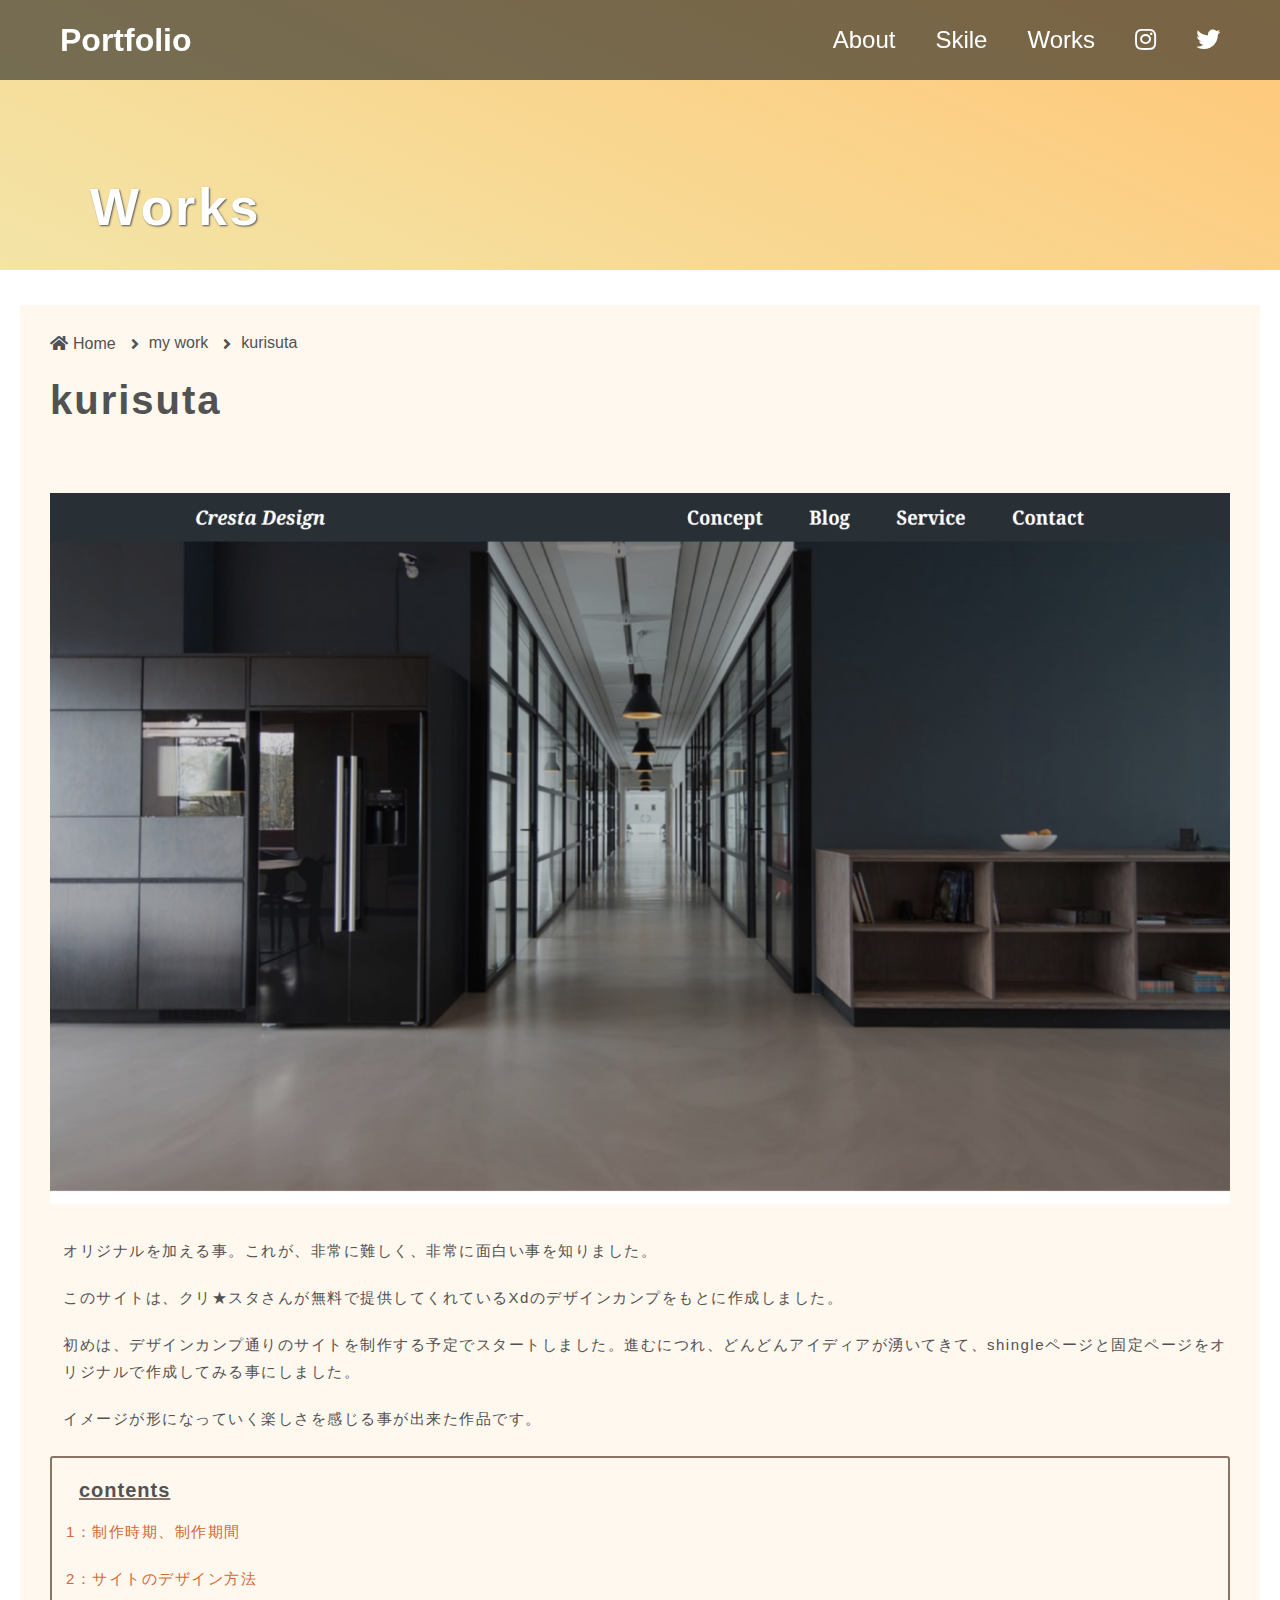
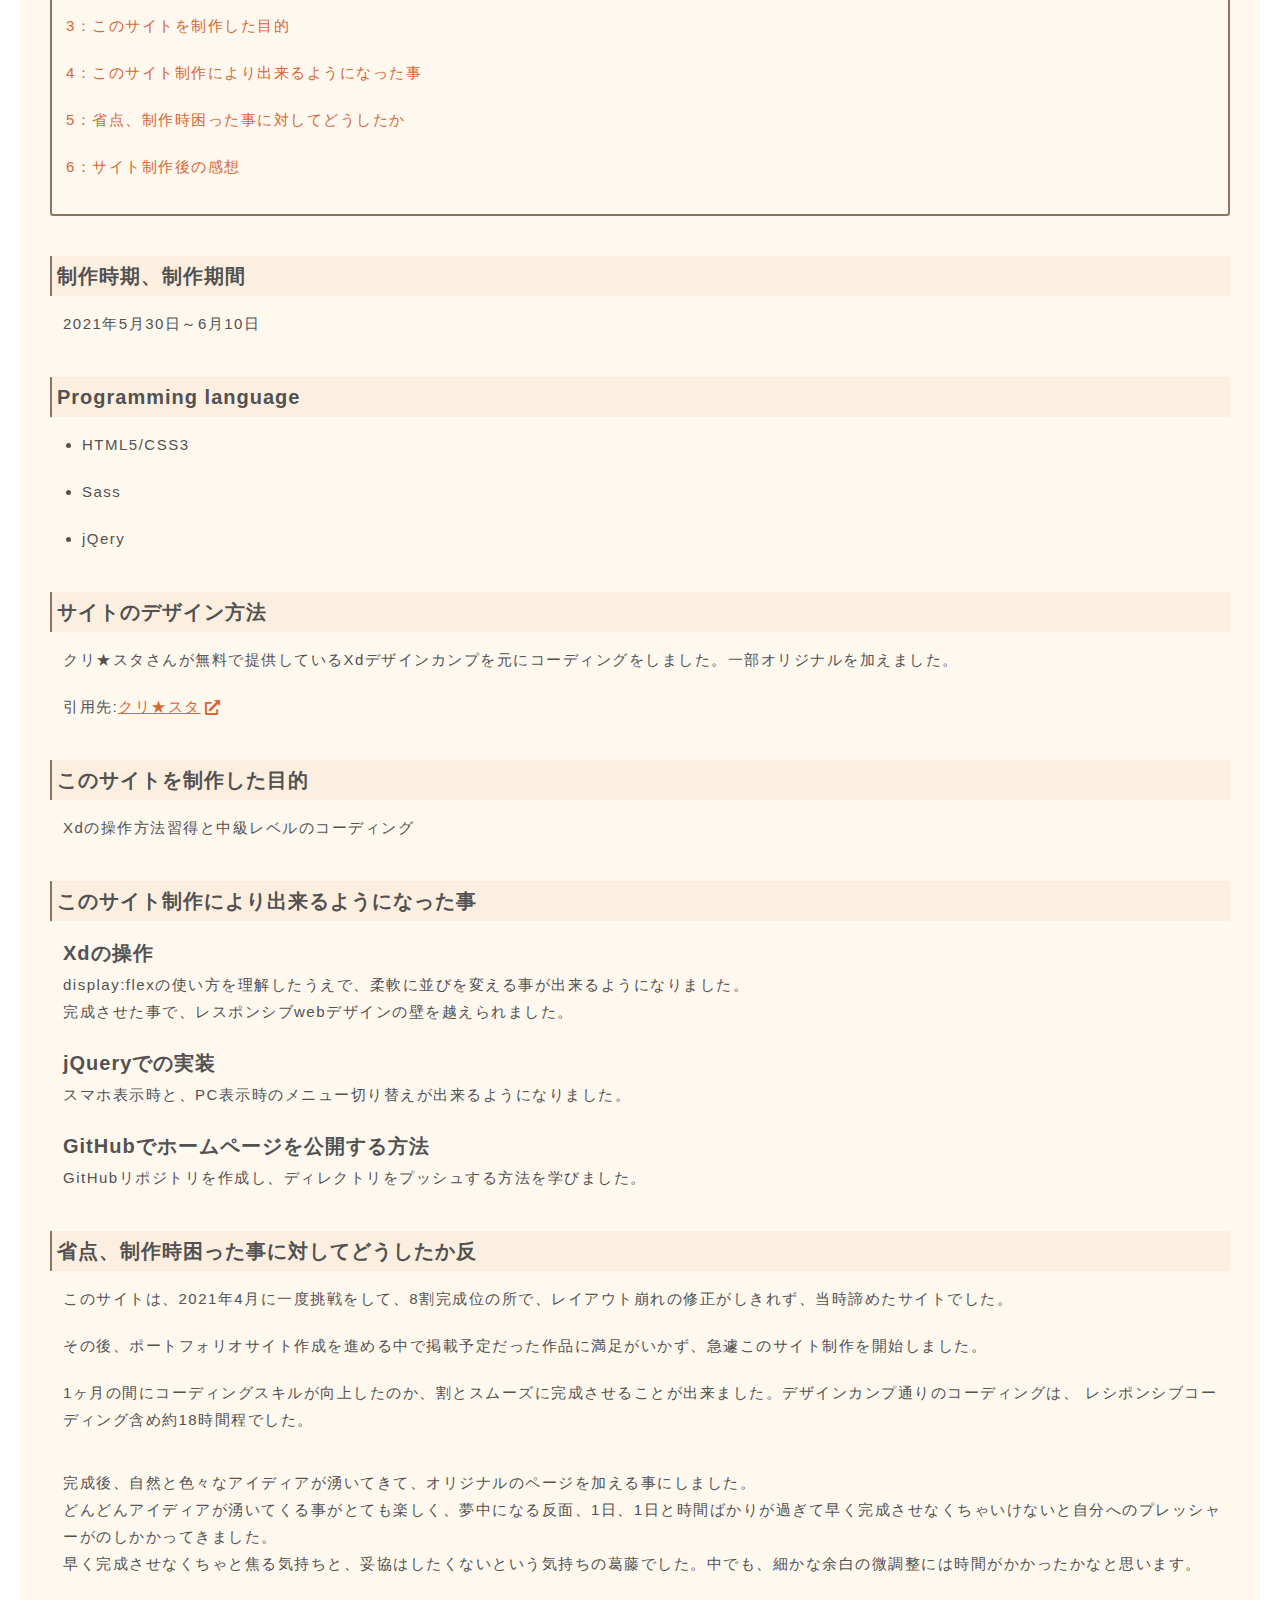
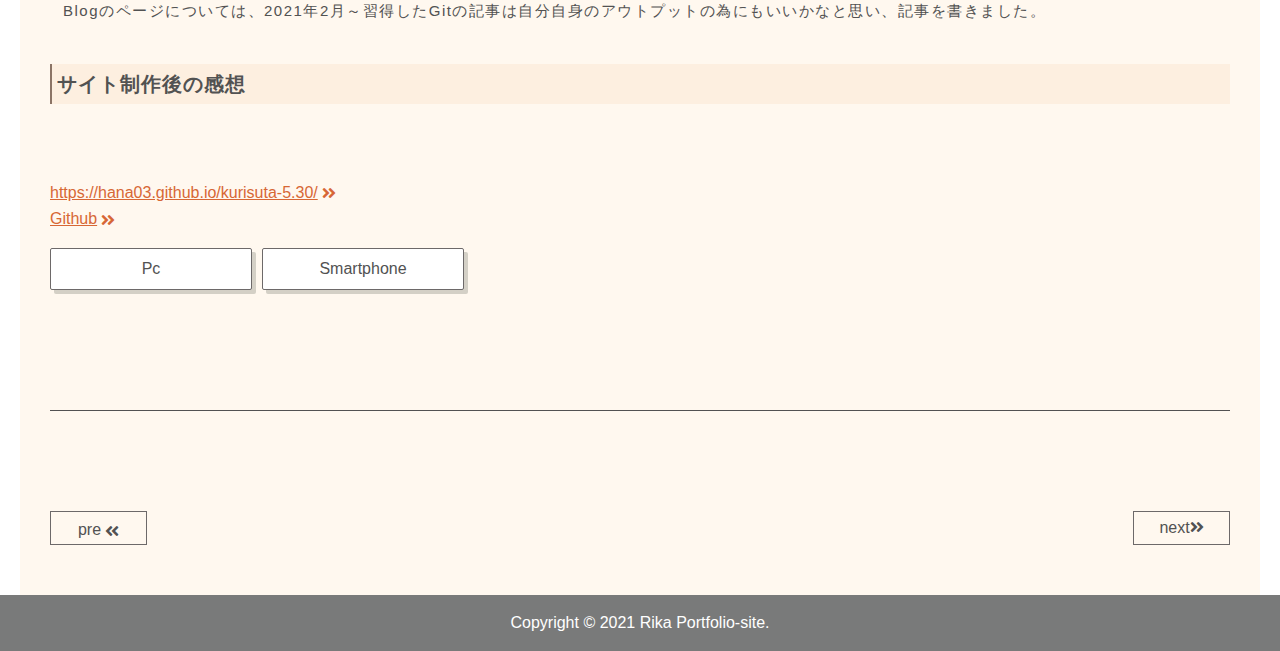
==== commit cbb1d43b: "レイアウト微調整" ====
--- a/kurisuta.html
+++ b/kurisuta.html
@@ -63,7 +63,7 @@
                     <li><i class="fas fa-angle-right"></i></li>
                     <li><a href="works.html">my work</a></li>
                     <li><i class="fas fa-angle-right"></i></li>
-                    <li>portfolio-2020</li>
+                    <li>kurisuta</li>
                 </ul><!-- nav-list -->
 
                 <section class="portfolio-wrapper">
@@ -175,8 +175,8 @@
                 </section><!-- portfolio-wrapper -->
 
                 <ul class="page-link">
-                    <li><i class="fas fa-angle-double-left"></i>pre</li>
-                    <li class="next"><a href="samplesite.html">next<i class="fas fa-angle-double-right"></i></a></li>
+                    <li class="junp"><a href="portfolio-2021.html">pre<i class="fas fa-angle-double-left junp"></i></a></li>
+                    <li>next<i class="fas fa-angle-double-right"></i></li>
                 </ul><!-- page-link -->
             </div><!-- inner -->
         </div>
--- a/style.css
+++ b/style.css
@@ -116,14 +116,15 @@
 }
 
 .header .inner {
+  position: relative;
+  height: 60px;
   display: flex;
-  justify-content: space-between;
-  padding: 20px;
 }
 
 .header .inner .header-logo {
   font-size: 2.4rem;
-  letter-spacing: 0.1em;
+  line-height: 60px;
+  margin-left: 20px;
 }
 
 .header .inner .header-logo a {
@@ -132,22 +133,24 @@
 }
 
 .header .inner .fa-bars {
-  font-size: 24px;
+  position: absolute;
+  right: 20px;
+  top: 17px;
+  font-size: 2.4rem;
   color: #fff;
 }
 
 .header .header-nav-sp {
+  position: relative;
   position: fixed;
   top: 0;
 }
 
 .header .header-nav-sp .fa-times {
   position: absolute;
-  z-index: 20;
-  right: 31px;
-  bottom: 21px;
-  top: 7px;
-  font-size: 30px;
+  right: 20px;
+  top: 17px;
+  font-size: 2.4rem;
   color: #fff;
 }
 
@@ -180,56 +183,43 @@
 }
 
 @media screen and (min-width: 900px) {
-  .header {
-    display: flex;
-    flex-direction: row;
-    justify-content: space-between;
-    align-items: center;
-    height: 75px;
-  }
   .header .pc-inner {
-    width: 1100px;
-    margin: 0 auto;
     display: flex;
     justify-content: space-between;
-  }
-  .header .pc-inner .inner {
-    padding: 20px 0;
+    height: 80px;
   }
   .header .pc-inner .inner .header-logo {
     align-self: flex-start;
-    line-height: 75px;
+    height: 80px;
+    line-height: 80px;
     font-size: 3.2rem;
   }
   .header .pc-inner .inner .header-logo a {
-    line-height: 75px;
+    line-height: 80px;
     display: inline-block;
   }
   .header .pc-inner .inner .fa-bars {
     display: none;
   }
-  .header .pc-inner .header-nav-pc {
+  .header .header-nav-pc {
     display: block;
   }
-  .header .pc-inner .header-nav-pc ul {
+  .header .header-nav-pc ul {
+    list-style: none;
     display: flex;
-    justify-content: space-between;
-    align-items: center;
-    height: 100%;
-  }
-  .header .pc-inner .header-nav-pc ul li {
+    justify-content: space-around;
+  }
+  .header .header-nav-pc ul li {
+    display: flex;
     padding: 0 20px;
   }
-  .header .pc-inner .header-nav-pc ul li a {
+  .header .header-nav-pc ul li a {
     display: inline-block;
-    line-height: 75px;
     text-decoration: none;
+    font-size: 2.4rem;
     color: #fff;
-    font-size: 2.4rem;
-    padding: 0 20px;
-  }
-  .header .pc-inner .header-nav-pc ul li a:hover {
-    color: #5e9b84;
+    height: 80px;
+    line-height: 80px;
   }
 }
 
@@ -241,7 +231,7 @@
 }
 
 .key-visual-wrapper {
-  background-color: #f8e488;
+  background-color: #fcf7ed;
   padding-top: 80px;
 }
 
@@ -366,11 +356,8 @@
   background: #90b1aa;
   animation-name: expansion;
   animation-duration: 12s;
-  animation-timing-function: ease-in;
   animation-delay: 1s;
   animation-iteration-count: 2;
-  animation-direction: normal, reverse;
-  animation-fill-mode: forwards;
   animation-timing-function: linear;
   animation-iteration-count: infinite;
 }
@@ -720,11 +707,8 @@
 .works-wrapper {
   max-width: 100%;
   text-align: center;
-  background-image: url(./imge/bk-01.jpg);
-  background-position: center;
-  background-size: cover;
-  background-attachment: fixed;
   padding-bottom: 30px;
+  background-color: #fff8ef;
 }
 
 .works-wrapper .inner {
@@ -761,6 +745,181 @@
 }
 
 .works-wrapper .inner .works-img .img-filter .img-mask {
+  width: 100%;
+  height: 100%;
+  position: absolute;
+  top: 0;
+  left: 0;
+  background-color: rgba(0, 0, 0, 0.4);
+  transition: all 1s ease;
+  transform: scale(0);
+}
+
+.works-wrapper .inner .works-img .img-filter .img-mask .img-cap {
+  font-size: 3.6rem;
+  padding-left: 20px;
+  color: #fff;
+  padding-top: 100px;
+}
+
+.works-wrapper .inner .works-img .img-filter:hover .img-mask {
+  transform: scale(1);
+}
+
+.works-wrapper .btn {
+  width: 80%;
+  height: 40px;
+  border: 1px solid #6d6969;
+  background-color: #fff;
+  line-height: 40px;
+  text-align: center;
+  border-radius: 2px;
+  box-shadow: 4px 4px #d4d0c6;
+  display: inline-block;
+  text-decoration: none;
+  color: #525252;
+}
+
+.works-wrapper .btn:hover {
+  color: #fff;
+  background-color: #333332;
+}
+
+@media screen and (min-width: 900px) {
+  .works-wrapper {
+    background-image: url(./imge/bk-01.jpg);
+    background-position: center;
+    background-size: cover;
+    background-attachment: fixed;
+    padding-bottom: 60px;
+  }
+  .works-wrapper .inner {
+    max-width: 1200px;
+    margin: 0 auto;
+  }
+  .works-wrapper .inner .main-ttl {
+    font-size: 4.0rem;
+    line-height: 2.4em;
+    letter-spacing: 0.05em;
+    margin-bottom: 45px;
+  }
+  .works-wrapper .inner .works-img {
+    flex-direction: row;
+    justify-content: space-around;
+  }
+  .works-wrapper .inner .works-img .img-filter {
+    width: 33%;
+    height: 100%;
+    margin-right: 20px;
+  }
+  .works-wrapper .inner .works-img .img-filter img {
+    width: 100%;
+  }
+  .works-wrapper .inner .btn {
+    width: 200px;
+  }
+}
+
+.footer {
+  background-color: rgba(31, 34, 33, 0.6);
+  padding: 20px;
+  text-align: center;
+}
+
+.footer small {
+  color: #fff;
+  text-decoration: none;
+}
+
+.single-key-visual {
+  padding-top: 50px;
+  width: 100%;
+  background: linear-gradient(25deg, #f3e5a7, #FFC778);
+}
+
+.single-key-visual .inner {
+  padding: 0 20px;
+}
+
+.single-key-visual .main-ttl {
+  margin: 95px 0 10px;
+  font-size: 4.0rem;
+  line-height: 2.4em;
+  letter-spacing: 0.05em;
+  margin-bottom: 35px;
+  text-align: center;
+  margin-bottom: 0;
+  text-align: left;
+  color: #fff;
+  text-shadow: 1px 1px 2px #525252;
+}
+
+main .bk {
+  margin: 0 auto;
+  background-color: #fff8ef;
+  margin: 10px;
+}
+
+main .bk .inner {
+  padding: 10px;
+}
+
+main .bk .inner .nav-list {
+  list-style-type: none;
+  display: flex;
+}
+
+main .bk .inner .nav-list li {
+  padding-right: 10px;
+}
+
+main .bk .inner .nav-list li a {
+  color: #525252;
+  text-decoration: none;
+}
+
+main .bk .inner .nav-list li a .fa-home {
+  margin-right: 5px;
+}
+
+main .bk .inner .nav-list li a:hover {
+  color: #d76735;
+}
+
+main .bk .inner .nav-list li .fa-angle-right {
+  margin-left: 5px;
+  vertical-align: middle;
+}
+
+main .bk .inner .archive-wrapper .main-ttl {
+  font-size: 4.0rem;
+  line-height: 2.4em;
+  letter-spacing: 0.05em;
+  margin-bottom: 35px;
+  text-align: center;
+  display: inline-block;
+}
+
+main .bk .inner .archive-wrapper .works-img {
+  display: flex;
+  flex-direction: column;
+}
+
+main .bk .inner .archive-wrapper .works-img .img-filter {
+  margin: 10px 0;
+  position: relative;
+  display: inline-block;
+  max-width: 100%;
+}
+
+main .bk .inner .archive-wrapper .works-img .img-filter img {
+  width: 100%;
+  vertical-align: bottom;
+  border: 1px solid #838282;
+  box-sizing: border-box;
+}
+
+main .bk .inner .archive-wrapper .works-img .img-filter .img-mask {
   width: 100%;
   height: 100%;
   position: absolute;
@@ -771,177 +930,6 @@
   transform: scale(0);
 }
 
-.works-wrapper .inner .works-img .img-filter .img-mask .img-cap {
-  font-size: 3.6rem;
-  padding-left: 20px;
-  color: #fff;
-  padding-top: 100px;
-}
-
-.works-wrapper .inner .works-img .img-filter:hover .img-mask {
-  transform: scale(1);
-}
-
-.works-wrapper .btn {
-  width: 100%;
-  height: 40px;
-  border: 1px solid #6d6969;
-  background-color: #fff;
-  line-height: 40px;
-  text-align: center;
-  border-radius: 2px;
-  box-shadow: 4px 4px #d4d0c6;
-  display: inline-block;
-  text-decoration: none;
-  color: #525252;
-}
-
-.works-wrapper .btn:hover {
-  color: #fff;
-  background-color: #333332;
-}
-
-@media screen and (min-width: 900px) {
-  .works-wrapper {
-    padding-bottom: 60px;
-  }
-  .works-wrapper .inner {
-    max-width: 1200px;
-    margin: 0 auto;
-  }
-  .works-wrapper .inner .main-ttl {
-    font-size: 4.0rem;
-    line-height: 2.4em;
-    letter-spacing: 0.05em;
-    margin-bottom: 45px;
-  }
-  .works-wrapper .inner .works-img {
-    flex-direction: row;
-    flex-wrap: wrap;
-    justify-content: space-around;
-  }
-  .works-wrapper .inner .works-img .img-filter {
-    width: 40%;
-    height: 100%;
-  }
-  .works-wrapper .inner .works-img .img-filter img {
-    width: 100%;
-  }
-  .works-wrapper .inner .btn {
-    width: 200px;
-  }
-}
-
-.footer {
-  background-color: rgba(31, 34, 33, 0.6);
-  padding: 20px;
-  text-align: center;
-}
-
-.footer small {
-  color: #fff;
-  text-decoration: none;
-}
-
-.single-key-visual {
-  padding-top: 50px;
-  width: 100%;
-  background: linear-gradient(25deg, #f3e5a7, #FFC778, #f0efb2);
-}
-
-.single-key-visual .inner {
-  padding: 0 20px;
-}
-
-.single-key-visual .main-ttl {
-  margin: 95px 0 10px;
-  font-size: 4.0rem;
-  line-height: 2.4em;
-  letter-spacing: 0.05em;
-  margin-bottom: 35px;
-  text-align: center;
-  margin-bottom: 0;
-  text-align: left;
-  color: #fff;
-  text-shadow: 1px 1px 2px #525252;
-}
-
-main .bk {
-  margin: 0 auto;
-  background-color: #fff8ef;
-  margin: 10px;
-}
-
-main .bk .inner {
-  padding: 10px;
-}
-
-main .bk .inner .nav-list {
-  list-style-type: none;
-  display: flex;
-}
-
-main .bk .inner .nav-list li {
-  padding-right: 10px;
-}
-
-main .bk .inner .nav-list li a {
-  color: #525252;
-  text-decoration: none;
-}
-
-main .bk .inner .nav-list li a .fa-home {
-  margin-right: 5px;
-}
-
-main .bk .inner .nav-list li a:hover {
-  color: #d76735;
-}
-
-main .bk .inner .nav-list li .fa-angle-right {
-  margin-left: 5px;
-  vertical-align: middle;
-}
-
-main .bk .inner .archive-wrapper .main-ttl {
-  font-size: 4.0rem;
-  line-height: 2.4em;
-  letter-spacing: 0.05em;
-  margin-bottom: 35px;
-  text-align: center;
-  display: inline-block;
-}
-
-main .bk .inner .archive-wrapper .works-img {
-  display: flex;
-  flex-direction: column;
-}
-
-main .bk .inner .archive-wrapper .works-img .img-filter {
-  margin: 10px 0;
-  position: relative;
-  display: inline-block;
-  max-width: 100%;
-}
-
-main .bk .inner .archive-wrapper .works-img .img-filter img {
-  width: 100%;
-  vertical-align: bottom;
-  border: 1px solid #838282;
-  box-sizing: border-box;
-}
-
-main .bk .inner .archive-wrapper .works-img .img-filter .img-mask {
-  width: 100%;
-  height: 100%;
-  position: absolute;
-  top: 0;
-  left: 0;
-  background-color: rgba(0, 0, 0, 0.4);
-  transition: all 0.6s ease;
-  transform: scale(0);
-}
-
 main .bk .inner .archive-wrapper .works-img .img-filter .img-mask .img-cap {
   font-size: 3.6rem;
   padding-left: 20px;
@@ -954,21 +942,9 @@
 }
 
 @media screen and (min-width: 900px) {
-  .single-key-visual .inner {
-    max-width: 1100px;
-    margin: 0 auto;
-  }
   .single-key-visual .main-ttl {
     margin-bottom: 35px;
     font-size: 5.2rem;
-  }
-  main .bk {
-    max-width: 1200px;
-    padding: 20px;
-  }
-  main .bk .inner {
-    max-width: 900px;
-    margin: 0 auto;
   }
   main .bk .inner .archive-wrapper {
     padding-bottom: 60px;
@@ -981,12 +957,12 @@
   }
   main .bk .inner .archive-wrapper .works-img {
     flex-direction: row;
-    flex-wrap: wrap;
     justify-content: space-between;
   }
   main .bk .inner .archive-wrapper .works-img .img-filter {
-    width: 45%;
+    width: 33%;
     height: 100%;
+    margin-right: 20px;
   }
   main .bk .inner .archive-wrapper .works-img .img-filter img {
     width: 100%;
@@ -995,6 +971,8 @@
 
 @media screen and (min-width: 1200px) {
   .single-key-visual .inner {
+    max-width: 1100px;
+    margin: 0 auto;
     padding: 0;
   }
   main .inner {
@@ -1022,6 +1000,32 @@
 
 main .bk .inner .portfolio-wrapper .portfolio-sec .portfolio-text {
   width: 100%;
+}
+
+main .bk .inner .portfolio-wrapper .portfolio-sec .portfolio-text .profile-list .contents-list {
+  max-width: 100%;
+  margin: 24px auto;
+  list-style-type: none;
+  border: solid 2px #8b7466;
+  border-radius: 3px;
+  padding: 14px;
+}
+
+main .bk .inner .portfolio-wrapper .portfolio-sec .portfolio-text .profile-list .contents-list .h4-ttl {
+  text-decoration: underline #8b7466;
+  margin-bottom: 10px;
+}
+
+main .bk .inner .portfolio-wrapper .portfolio-sec .portfolio-text .profile-list .contents-list li a {
+  text-decoration: none;
+  color: #d76735;
+  padding-right: 10px;
+  display: inline-block;
+}
+
+main .bk .inner .portfolio-wrapper .portfolio-sec .portfolio-text .profile-list .contents-list li a:hover {
+  opacity: 0.7;
+  text-decoration: none;
 }
 
 main .bk .inner .portfolio-wrapper .portfolio-sec .portfolio-text .profile-list .main-sub-ttl {
@@ -1030,7 +1034,7 @@
   letter-spacing: 0.05em;
   margin-bottom: 14px;
   border-left: 2px solid #8b7466;
-  padding: 3px 0 3px 5px;
+  padding: 4px 0 4px 5px;
   background-color: #fdefe0;
 }
 
@@ -1108,7 +1112,7 @@
 }
 
 main .bk .inner .portfolio-wrapper .portfolio-sec .portfolio-text .site-img-btn .img-btn {
-  width: 100%;
+  width: 80%;
   height: 40px;
   border: 1px solid #6d6969;
   background-color: #fff;
@@ -1154,7 +1158,6 @@
   text-align: center;
   background: rgba(0, 0, 0, 0.9);
   width: 100%;
-  height: 100%;
 }
 
 main .bk .inner .portfolio-wrapper .portfolio-sec .portfolio-text .site-img-pc .site-img-container .site-img-content .fa-times-circle,
@@ -1163,9 +1166,10 @@
   font-size: 20px;
   top: 20px;
   right: 20px;
-}
-
-main .page-link {
+  color: #d76735;
+}
+
+.page-link {
   list-style-type: none;
   display: flex;
   justify-content: space-between;
@@ -1174,7 +1178,7 @@
   padding: 100px 0 20px 0;
 }
 
-main .page-link li {
+.page-link li {
   width: 95px;
   height: 32px;
   border: 1px solid #6d6969;
@@ -1183,24 +1187,25 @@
   width: 95px;
 }
 
-main .page-link li .fa-angle-double-left {
+.page-link li .fa-angle-double-left {
   padding-left: 4px;
   vertical-align: middle;
 }
 
-main .page-link li a {
+.page-link li a {
   text-decoration: none;
   display: inline-block;
   color: #525252;
   line-height: 35px;
-}
-
-main .page-link li a .fa-angle-double-left {
+  width: 100%;
+}
+
+.page-link li a .fa-angle-double-left {
   padding-left: 4px;
   vertical-align: middle;
 }
 
-main .page-link .next:hover {
+.page-link .junp:hover {
   background-color: #e1d7ce;
   opacity: 0.7;
 }
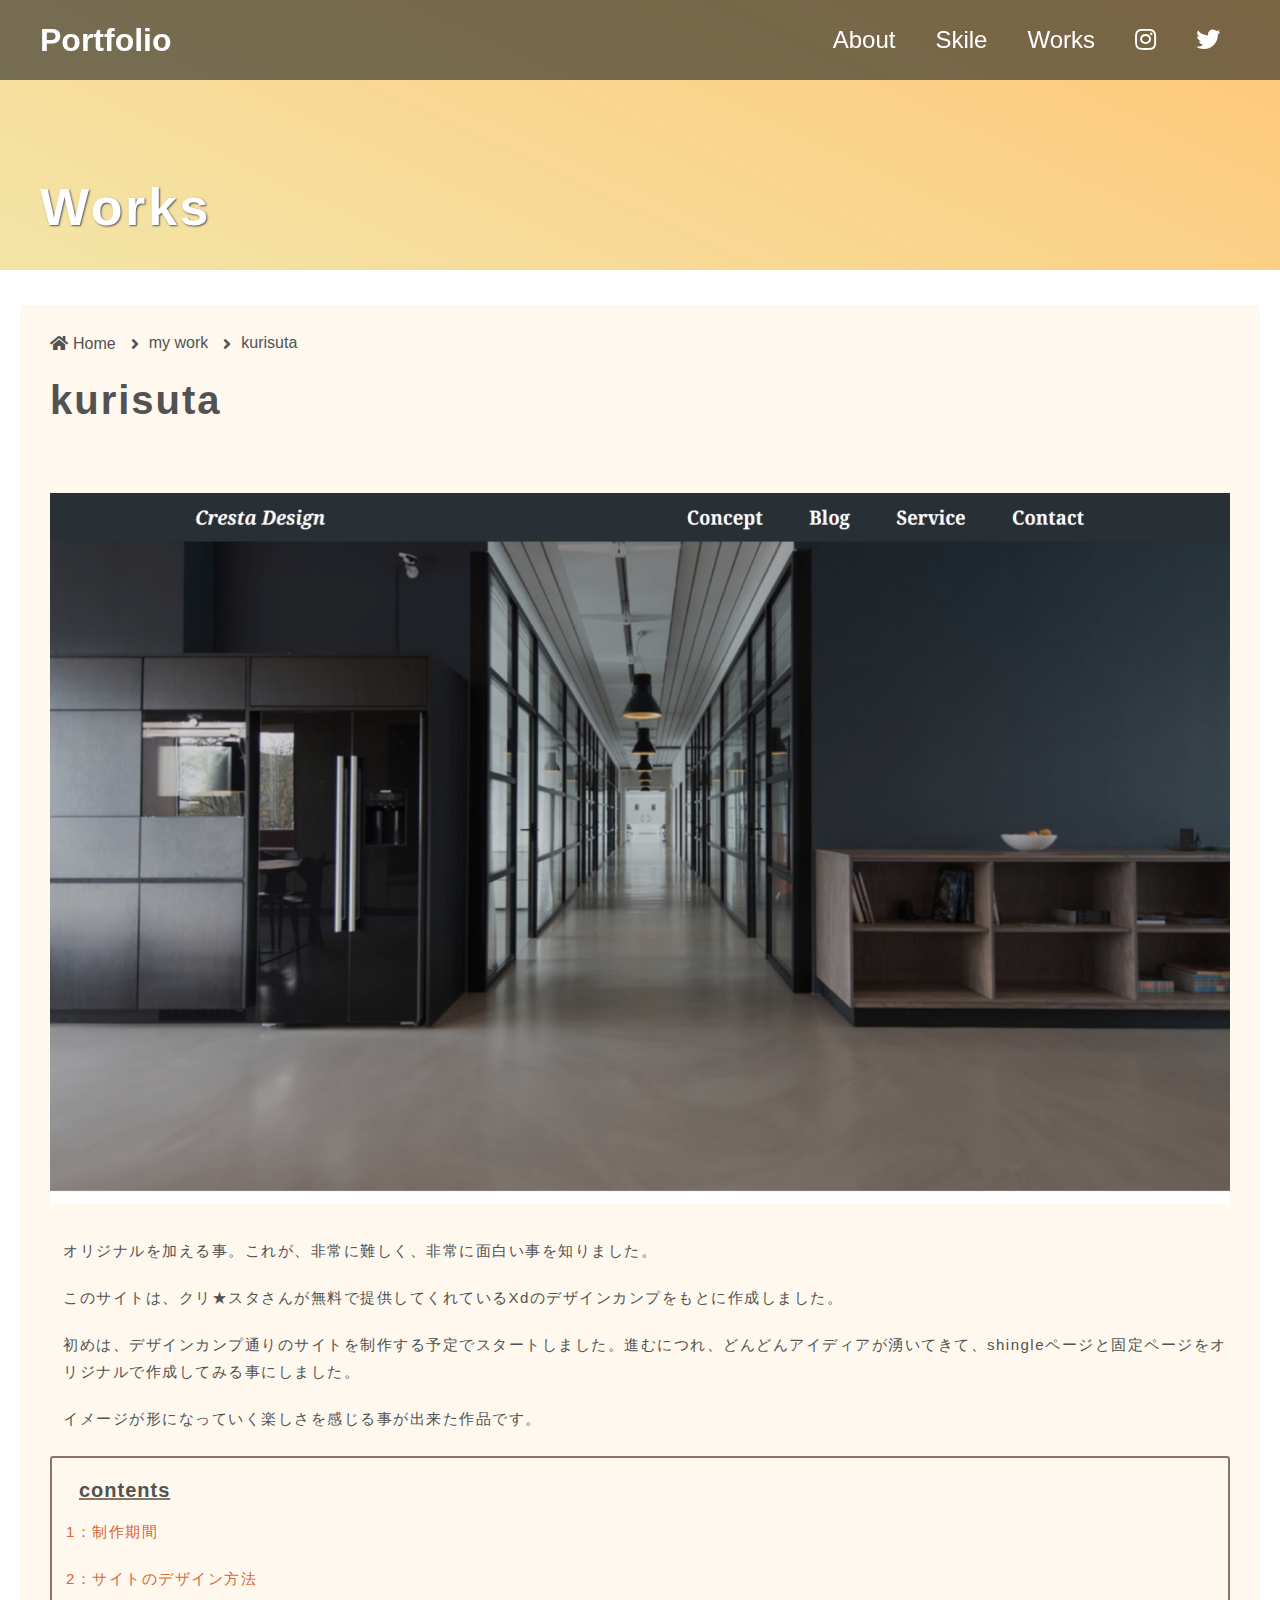
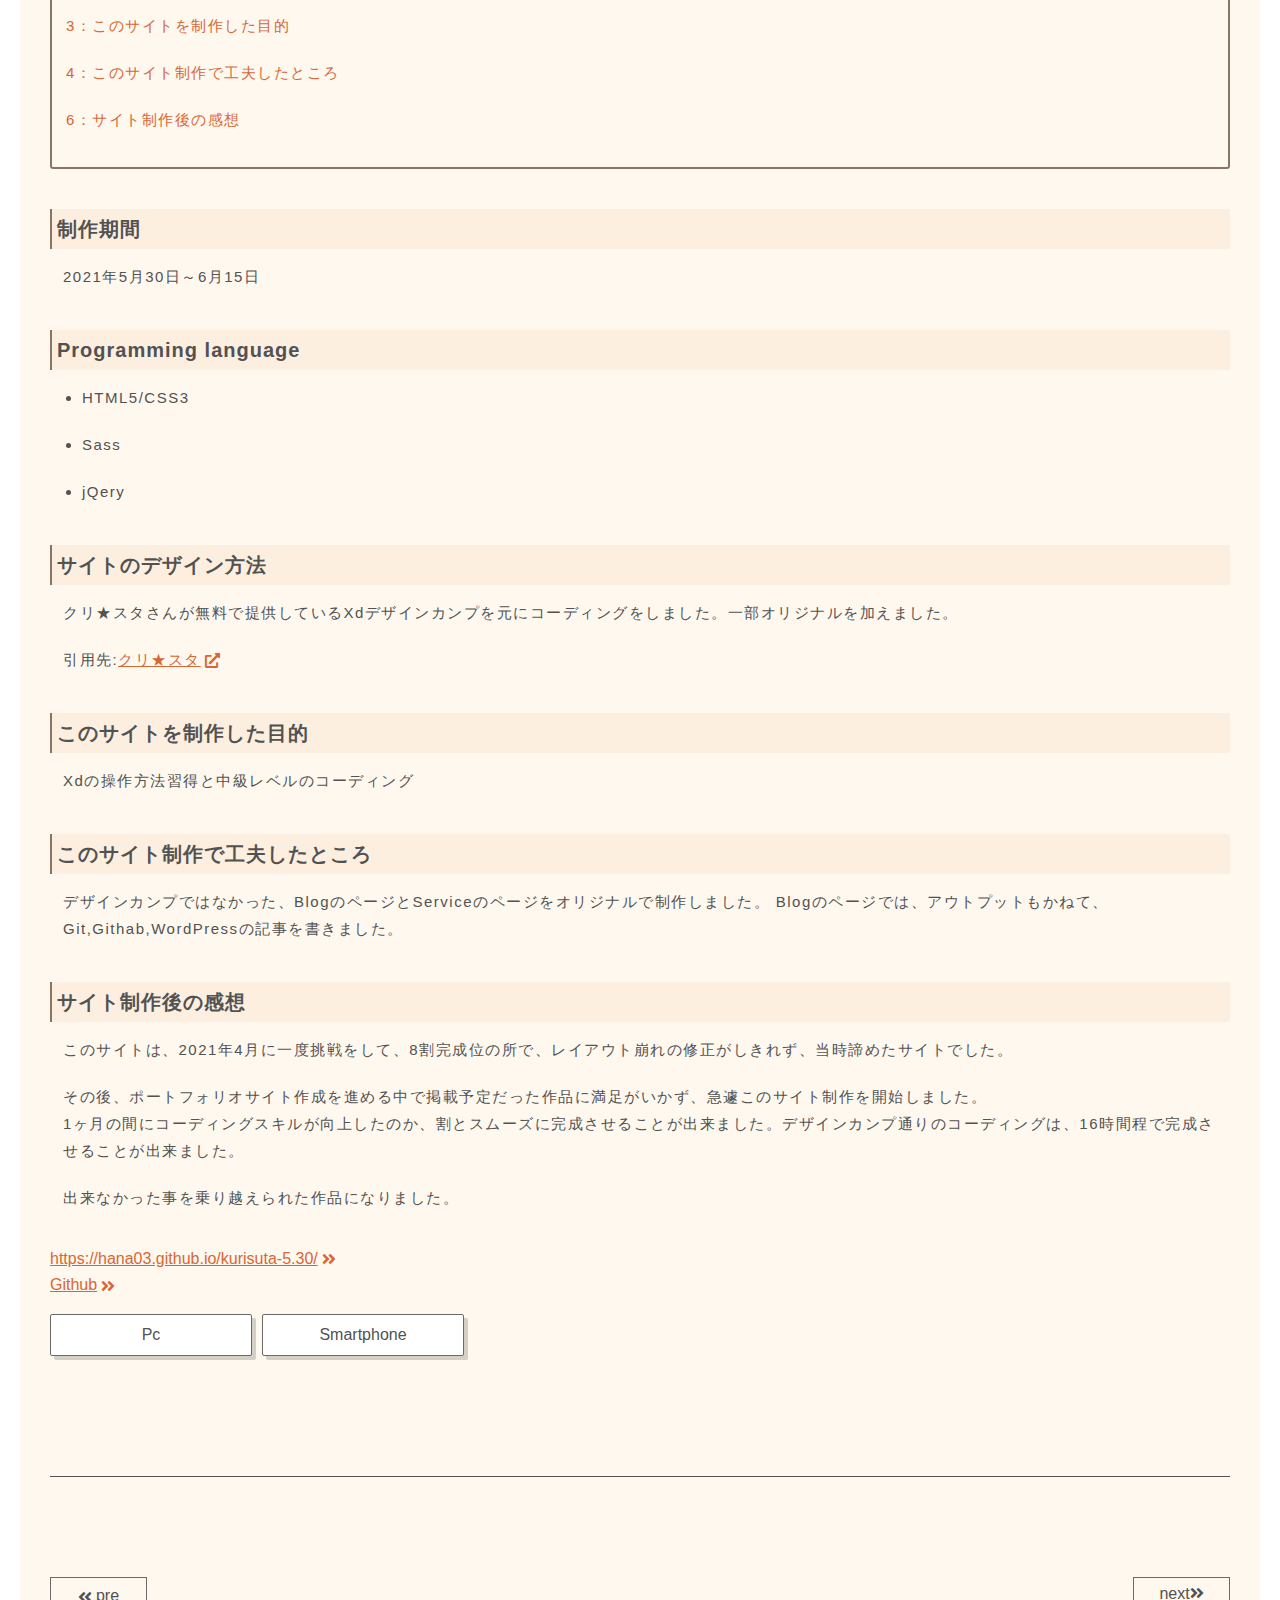
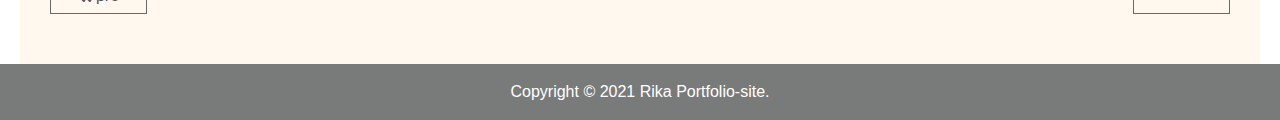
==== commit 54b8ff40: "レイアウト微調整、文章修正" ====
--- a/kurisuta.html
+++ b/kurisuta.html
@@ -19,15 +19,13 @@
     <header class="header">
         <div class="pc-inner">
             <div class="inner">
-
                 <h1 class="header-logo"><a href="index.html">Portfolio</a></h1>
                 <i class="fas fa-bars"></i>
-            </div>
+            </div><!-- inner -->
 
             <nav class="header-nav-sp">
                 <i class="fas fa-times"></i>
-
-                <ul>
+                <ul class="nev-list">
                     <li><a href="index.html#about">About</a></li>
                     <li><a href="index.html#skile">Skile</a></li>
                     <li><a href="index.html#works">Works</a></li>
@@ -36,8 +34,9 @@
                     <li><a href="https://twitter.com/ri_ri0315" target="_blank"><i class="fab fa-twitter"></i></a></li>
                 </ul>
             </nav><!-- header-nav-sp -->
+
             <nav class="header-nav-pc">
-                <ul>
+                <ul class="nev-list">
                     <li><a href="index.html#about">About</a></li>
                     <li><a href="index.html#skile">Skile</a></li>
                     <li><a href="index.html#works">Works</a></li>
@@ -84,17 +83,15 @@
 
                                 <ul class="contents-list">
                                     <h4 class="h4-ttl">contents</h4>
-                                    <li><a href="#contents_01">1：制作時期、制作期間</a></li>
+                                    <li><a href="#contents_01">1：制作期間</a></li>
                                     <li><a href="#contents_02">2：サイトのデザイン方法</a></li>
                                     <li><a href="#contents_03">3：このサイトを制作した目的</a></li>
-                                    <li><a href="#contents_04">4：このサイト制作により出来るようになった事</a></li>
-                                    <li><a href="#contents_05">5：省点、制作時困った事に対してどうしたか</a></li>
-                                    <li><a href="#contents_06">6：サイト制作後の感想</a></li>
+                                    <li><a href="#contents_04">4：このサイト制作で工夫したところ</a></li>
+                                    <li><a href="#contents_05">6：サイト制作後の感想</a></li>
                                 </ul>
 
-
-                                <h3 class="main-sub-ttl" id="contents_01">制作時期、制作期間</h3>
-                                <p class="main-text">2021年5月30日～6月10日</p>
+                                <h3 class="main-sub-ttl" id="contents_01">制作期間</h3>
+                                <p class="main-text">2021年5月30日～6月15日</p>
                                 <h3 class="main-sub-ttl">Programming language</h3>
                                 <ul>
                                     <li>HTML5/CSS3</li>
@@ -105,41 +102,25 @@
                                 <p class="main-text link-text">クリ★スタさんが無料で提供しているXdデザインカンプを元にコーディングをしました。一部オリジナルを加えました。
                                 </p>
 
-
                                 <div class="link-box">引用先:<a href="https://crestadesign.org/" target="_blank">クリ★スタ<i
                                             class="fas fa-external-link-alt"></i></a></div>
 
                                 <h3 class="main-sub-ttl" id="contents_03">このサイトを制作した目的</h3>
-                                <p class="main-text">
-                                   Xdの操作方法習得と中級レベルのコーディング</p>
-                                <h3 class="main-sub-ttl" id="contents_04">このサイト制作により出来るようになった事</h3>
-                                <h4 class="h4-ttl">Xdの操作</h4>
-                                <p class="main-text">
-                                    display:flexの使い方を理解したうえで、柔軟に並びを変える事が出来るようになりました。<br>完成させた事で、レスポンシブwebデザインの壁を越えられました。
+                                <p class="main-text">Xdの操作方法習得と中級レベルのコーディング</p>
+
+                                <h3 class="main-sub-ttl" id="contents_04">このサイト制作で工夫したところ</h3>
+                                <p class="main-text">デザインカンプではなかった、BlogのページとServiceのページをオリジナルで制作しました。
+                                    Blogのページでは、アウトプットもかねて、Git,Githab,WordPressの記事を書きました。
                                 </p>
-                                <h4 class="h4-ttl">jQueryでの実装</h4>
-                                <p class="main-text">スマホ表示時と、PC表示時のメニュー切り替えが出来るようになりました。</p>
-                                <h4 class="h4-ttl">GitHubでホームページを公開する方法</h4>
-                                <p class="main-text">GitHubリポジトリを作成し、ディレクトリをプッシュする方法を学びました。</p>
 
-                                <h3 class="main-sub-ttl"  id="contents_05">省点、制作時困った事に対してどうしたか反</h3>
-
-                                <p class="main-text">
-                                 このサイトは、2021年4月に一度挑戦をして、8割完成位の所で、レイアウト崩れの修正がしきれず、当時諦めたサイトでした。
-                                <p class="main-text">その後、ポートフォリオサイト作成を進める中で掲載予定だった作品に満足がいかず、急遽このサイト制作を開始しました。</p>
-                                <p class="main-text">1ヶ月の間にコーディングスキルが向上したのか、割とスムーズに完成させることが出来ました。デザインカンプ通りのコーディングは、
-                                    レシポンシブコーディング含め約18時間程でした。</p>
-                            　　<p class="main-text">完成後、自然と色々なアイディアが湧いてきて、オリジナルのページを加える事にしました。<br>
-                            どんどんアイディアが湧いてくる事がとても楽しく、夢中になる反面、1日、1日と時間ばかりが過ぎて早く完成させなくちゃいけないと自分へのプレッシャーがのしかかってきました。<br>
-                            早く完成させなくちゃと焦る気持ちと、妥協はしたくないという気持ちの葛藤でした。中でも、細かな余白の微調整には時間がかかったかなと思います。
-                            　<p class="main-text">Blogのページについては、2021年2月～習得したGitの記事は自分自身のアウトプットの為にもいいかなと思い、記事を書きました。</p>
-
-                                <h3 class="main-sub-ttl" id="contents_06">サイト制作後の感想</h3>
-                                
-
-                                <p class="main-text"><br></p>
+                                <h3 class="main-sub-ttl" id="contents_05">サイト制作後の感想</h3>
+                                <p class="main-text">このサイトは、2021年4月に一度挑戦をして、8割完成位の所で、レイアウト崩れの修正がしきれず、当時諦めたサイトでした。</p>
+                                <p class="main-text">その後、ポートフォリオサイト作成を進める中で掲載予定だった作品に満足がいかず、急遽このサイト制作を開始しました。<br>
+                               1ヶ月の間にコーディングスキルが向上したのか、割とスムーズに完成させることが出来ました。デザインカンプ通りのコーディングは、16時間程で完成させることが出来ました。</p>                              
+                                <p class="main-text">出来なかった事を乗り越えられた作品になりました。</p>
 
                             </div><!-- profile-list -->
+
                             <div class="link-text">
                                 <a href="https://hana03.github.io/kurisuta-5.30/"
                                     target="_blank">https://hana03.github.io/kurisuta-5.30/<i
@@ -148,14 +129,16 @@
                                 <a href="https://github.com/hana03/kurisuta-5.30" target="_blank">Github<i
                                         class="fas fa-angle-double-right"></i></a>
                             </div>
+
                             <ul class="site-img-btn">
                                 <li class="btn-pc img-btn">Pc</li>
                                 <li class="btn-sp img-btn">Smartphone</li>
                             </ul>
+
                             <div class="site-img-pc">
                                 <div class="site-img-container">
                                     <div class="site-img-content">
-                                        <img class="site-img-pc" src="imge/portoforio01-pc-img.png"
+                                        <img class="site-img-pc" src="imge/kurisuta-img-pc.png"
                                             style="max-height: 700px;" alt="サンプル模写画像">
                                         <i class="fas fa-times-circle"></i>
                                     </div>
@@ -164,7 +147,7 @@
                             <div class="site-img-sp">
                                 <div class="site-img-container">
                                     <div class="site-img-content">
-                                        <img class="site-img-sp" src="imge/portoforio01-sp-img.png"
+                                        <img class="site-img-sp" src="imge/kurisuta-img-sp.png"
                                             style="max-height: 700px;" alt="サンプル模写画像">
                                         <i class="fas fa-times-circle"></i>
                                     </div>
@@ -175,7 +158,7 @@
                 </section><!-- portfolio-wrapper -->
 
                 <ul class="page-link">
-                    <li class="junp"><a href="portfolio-2021.html">pre<i class="fas fa-angle-double-left junp"></i></a></li>
+                    <li class="junp"><a href="portfolio-2021.html"><i class="fas fa-angle-double-left junp"></i>pre</a></li>
                     <li>next<i class="fas fa-angle-double-right"></i></li>
                 </ul><!-- page-link -->
             </div><!-- inner -->
--- a/style.css
+++ b/style.css
@@ -154,17 +154,17 @@
   color: #fff;
 }
 
-.header .header-nav-sp ul {
+.header .header-nav-sp .nev-list {
   background-color: #1f2020;
   height: 100vh;
 }
 
-.header .header-nav-sp ul li {
+.header .header-nav-sp .nev-list li {
   text-align: center;
   width: 100vw;
 }
 
-.header .header-nav-sp ul li a {
+.header .header-nav-sp .nev-list li a {
   display: block;
   text-decoration: none;
   font-size: 2.4rem;
@@ -172,7 +172,7 @@
   color: #fff;
 }
 
-.header .header-nav-sp ul li a:hover {
+.header .header-nav-sp .nev-list li a:hover {
   color: #5e9b84;
   background-color: #4b4747;
   opacity: 0.8;
@@ -204,16 +204,16 @@
   .header .header-nav-pc {
     display: block;
   }
-  .header .header-nav-pc ul {
+  .header .header-nav-pc .nev-list {
     list-style: none;
     display: flex;
     justify-content: space-around;
   }
-  .header .header-nav-pc ul li {
+  .header .header-nav-pc .nev-list li {
     display: flex;
     padding: 0 20px;
   }
-  .header .header-nav-pc ul li a {
+  .header .header-nav-pc .nev-list li a {
     display: inline-block;
     text-decoration: none;
     font-size: 2.4rem;
@@ -224,9 +224,12 @@
 }
 
 @media screen and (min-width: 1200px) {
-  .pc-inner {
+  .header .pc-inner {
     max-width: 1200px;
     margin: 0 auto;
+  }
+  .header .pc-inner .inner .header-logo {
+    margin-left: 0;
   }
 }
 
@@ -444,10 +447,10 @@
 }
 
 .about-wrapper .inner .main-ttl {
-  font-size: 4.0rem;
+  font-size: 3.0rem;
   line-height: 2.4em;
   letter-spacing: 0.05em;
-  margin-bottom: 35px;
+  margin-bottom: 25px;
   text-align: center;
 }
 
@@ -606,10 +609,10 @@
 }
 
 .skile-wrapper .inner .main-ttl {
-  font-size: 4.0rem;
+  font-size: 3.0rem;
   line-height: 2.4em;
   letter-spacing: 0.05em;
-  margin-bottom: 35px;
+  margin-bottom: 25px;
   text-align: center;
 }
 
@@ -717,10 +720,10 @@
 }
 
 .works-wrapper .inner .main-ttl {
-  font-size: 4.0rem;
+  font-size: 3.0rem;
   line-height: 2.4em;
   letter-spacing: 0.05em;
-  margin-bottom: 35px;
+  margin-bottom: 25px;
   text-align: center;
 }
 
@@ -793,10 +796,6 @@
     background-attachment: fixed;
     padding-bottom: 60px;
   }
-  .works-wrapper .inner {
-    max-width: 1200px;
-    margin: 0 auto;
-  }
   .works-wrapper .inner .main-ttl {
     font-size: 4.0rem;
     line-height: 2.4em;
@@ -806,6 +805,7 @@
   .works-wrapper .inner .works-img {
     flex-direction: row;
     justify-content: space-around;
+    margin-bottom: 50px;
   }
   .works-wrapper .inner .works-img .img-filter {
     width: 33%;
@@ -815,8 +815,18 @@
   .works-wrapper .inner .works-img .img-filter img {
     width: 100%;
   }
+  .works-wrapper .inner .works-img .img-filter:last-child {
+    margin-right: 0;
+  }
   .works-wrapper .inner .btn {
-    width: 200px;
+    width: 30%;
+  }
+}
+
+@media screen and (min-width: 1200px) {
+  .works-wrapper .inner {
+    max-width: 1200px;
+    margin: 0 auto;
   }
 }
 
@@ -843,11 +853,12 @@
 
 .single-key-visual .main-ttl {
   margin: 95px 0 10px;
-  font-size: 4.0rem;
+  font-size: 3.0rem;
   line-height: 2.4em;
   letter-spacing: 0.05em;
-  margin-bottom: 35px;
-  text-align: center;
+  margin-bottom: 25px;
+  text-align: center;
+  font-size: 4.0rem;
   margin-bottom: 0;
   text-align: left;
   color: #fff;
@@ -892,12 +903,17 @@
 }
 
 main .bk .inner .archive-wrapper .main-ttl {
-  font-size: 4.0rem;
+  font-size: 3.0rem;
   line-height: 2.4em;
   letter-spacing: 0.05em;
-  margin-bottom: 35px;
+  margin-bottom: 25px;
   text-align: center;
   display: inline-block;
+}
+
+main .bk .inner .archive-wrapper .list-ttl {
+  font-size: 1.8rem;
+  margin-bottom: 20px;
 }
 
 main .bk .inner .archive-wrapper .works-img {
@@ -955,9 +971,13 @@
     letter-spacing: 0.05em;
     margin-bottom: 45px;
   }
+  main .bk .inner .archive-wrapper .list-ttl {
+    font-size: 2.0rem;
+  }
   main .bk .inner .archive-wrapper .works-img {
     flex-direction: row;
     justify-content: space-between;
+    margin-bottom: 50px;
   }
   main .bk .inner .archive-wrapper .works-img .img-filter {
     width: 33%;
@@ -971,7 +991,7 @@
 
 @media screen and (min-width: 1200px) {
   .single-key-visual .inner {
-    max-width: 1100px;
+    max-width: 1200px;
     margin: 0 auto;
     padding: 0;
   }
@@ -981,10 +1001,10 @@
 }
 
 main .bk .inner .portfolio-wrapper .main-ttl {
-  font-size: 4.0rem;
+  font-size: 3.0rem;
   line-height: 2.4em;
   letter-spacing: 0.05em;
-  margin-bottom: 35px;
+  margin-bottom: 25px;
   text-align: center;
   display: inline-block;
 }
@@ -1107,6 +1127,7 @@
 main .bk .inner .portfolio-wrapper .portfolio-sec .portfolio-text .site-img-btn {
   display: flex;
   flex-direction: column;
+  align-items: center;
   margin-bottom: 50px;
   list-style-type: none;
 }
@@ -1126,10 +1147,6 @@
 main .bk .inner .portfolio-wrapper .portfolio-sec .portfolio-text .site-img-btn .img-btn:hover {
   color: #fff;
   background-color: #333332;
-}
-
-main .bk .inner .portfolio-wrapper .portfolio-sec .portfolio-text .site-img-btn .img-btn:first-child {
-  margin-right: 10px;
 }
 
 main .bk .inner .portfolio-wrapper .portfolio-sec .portfolio-text .site-img-btn .btn:first-child {
@@ -1180,7 +1197,6 @@
 
 .page-link li {
   width: 95px;
-  height: 32px;
   border: 1px solid #6d6969;
   line-height: 32px;
   text-align: center;
@@ -1188,8 +1204,8 @@
 }
 
 .page-link li .fa-angle-double-left {
-  padding-left: 4px;
   vertical-align: middle;
+  padding-right: 4px;
 }
 
 .page-link li a {
@@ -1201,8 +1217,8 @@
 }
 
 .page-link li a .fa-angle-double-left {
-  padding-left: 4px;
   vertical-align: middle;
+  padding-right: 4px;
 }
 
 .page-link .junp:hover {
@@ -1243,4 +1259,7 @@
   main .bk .inner .portfolio-wrapper .portfolio-sec .portfolio-text .site-img-btn .img-btn {
     width: 200px;
   }
-}
+  main .bk .inner .portfolio-wrapper .portfolio-sec .portfolio-text .site-img-btn .img-btn:first-child {
+    margin-right: 10px;
+  }
+}
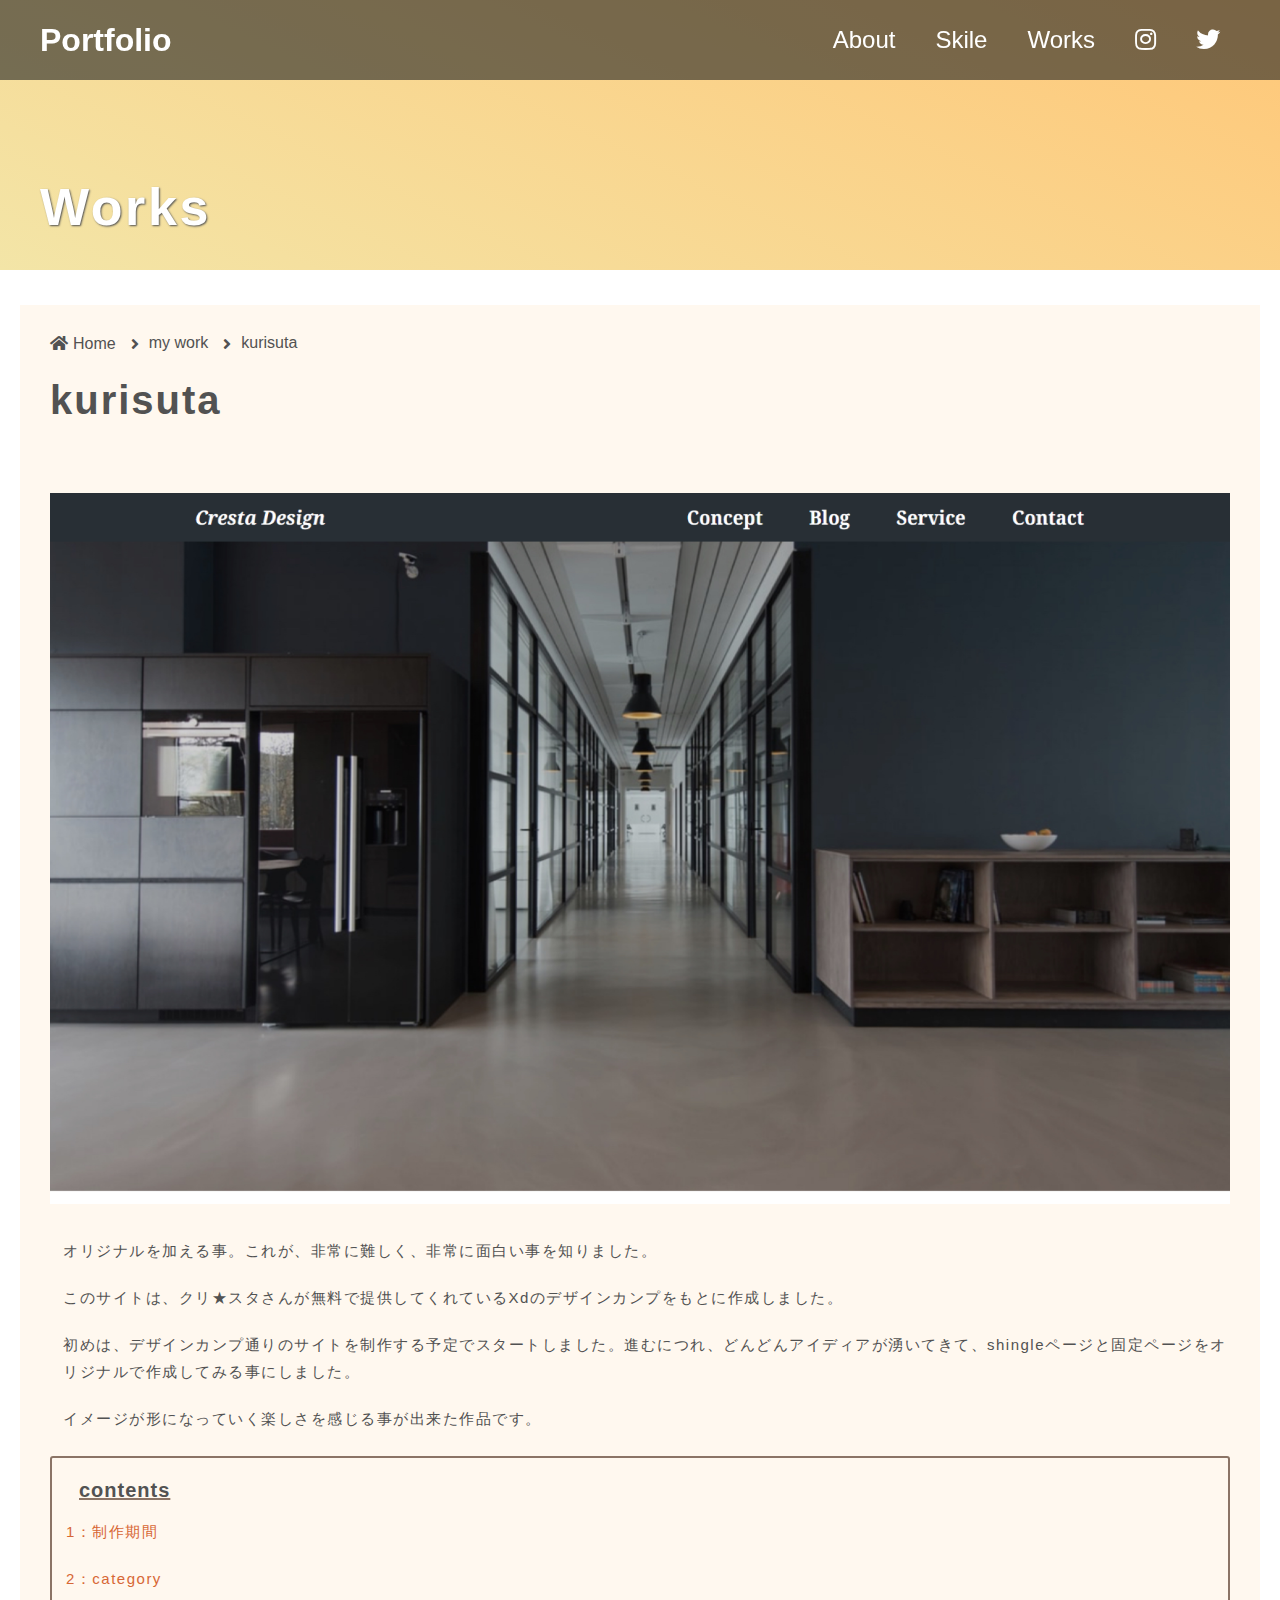
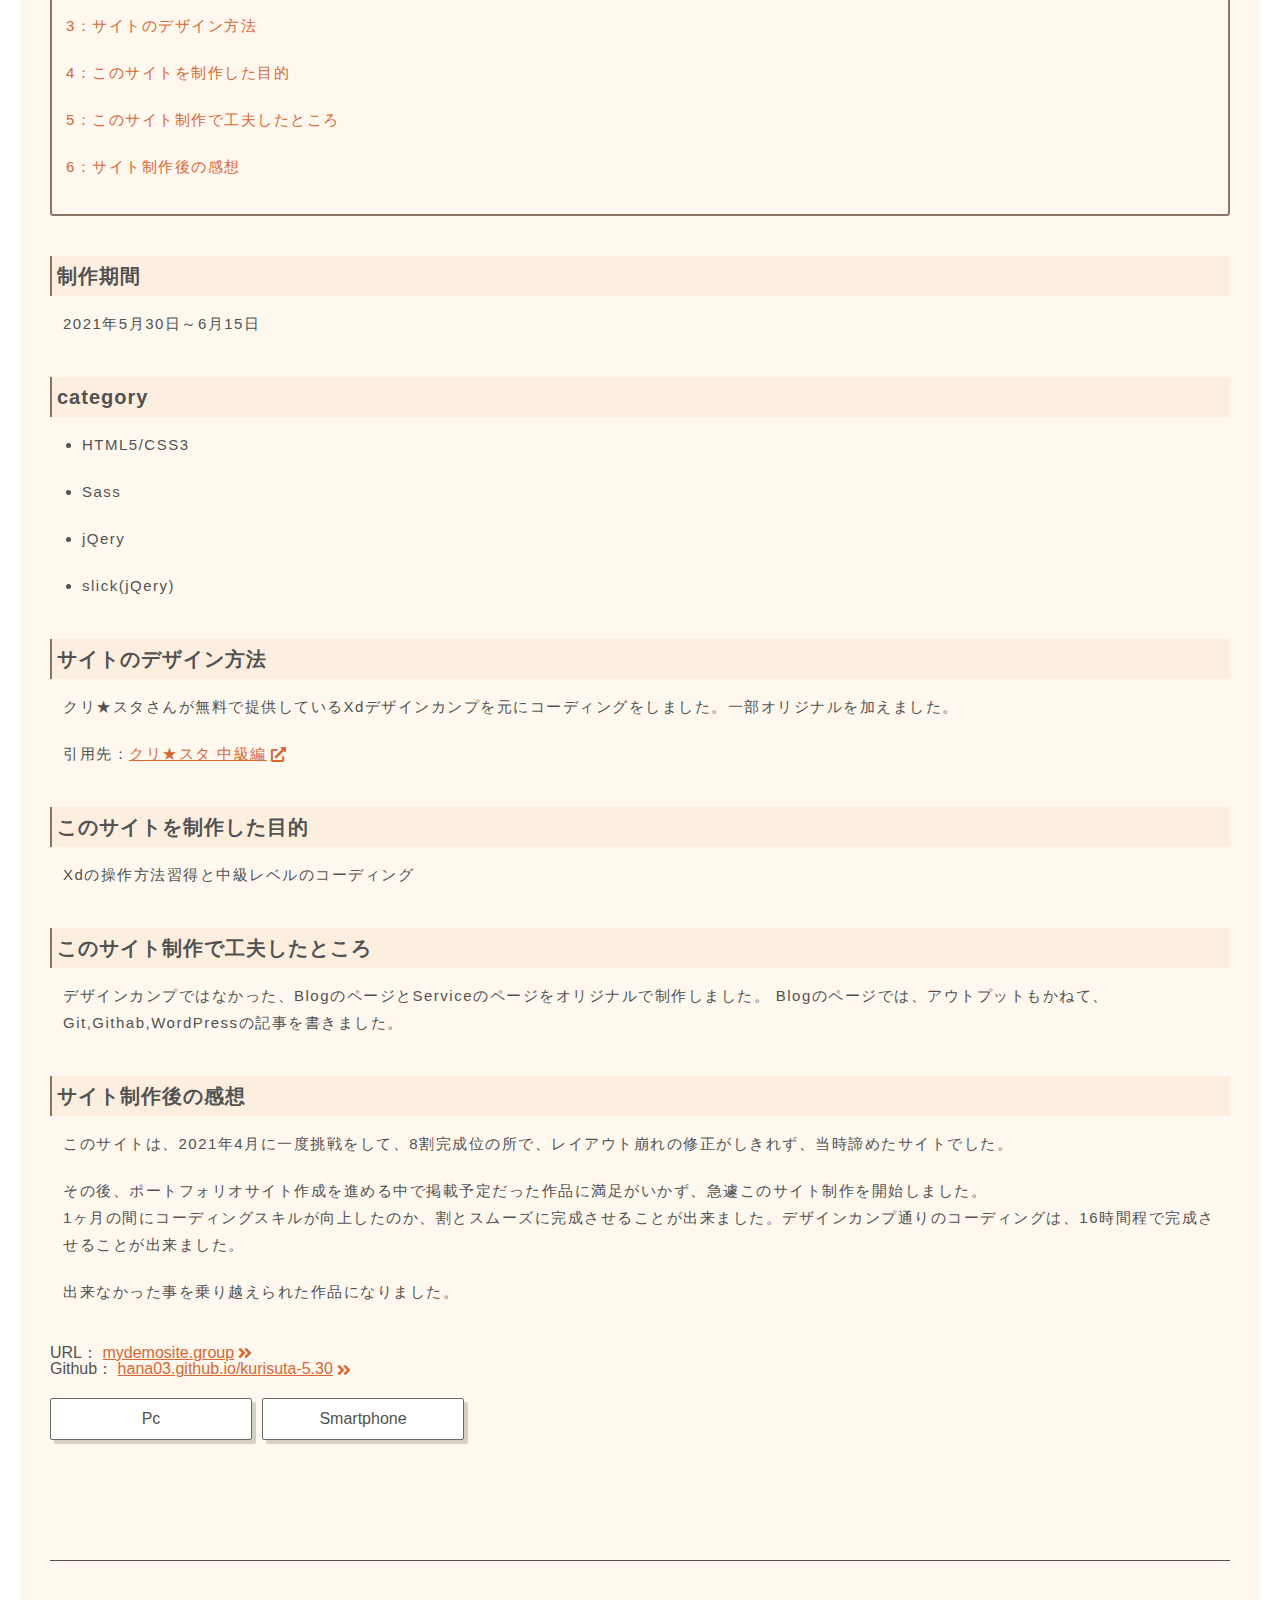
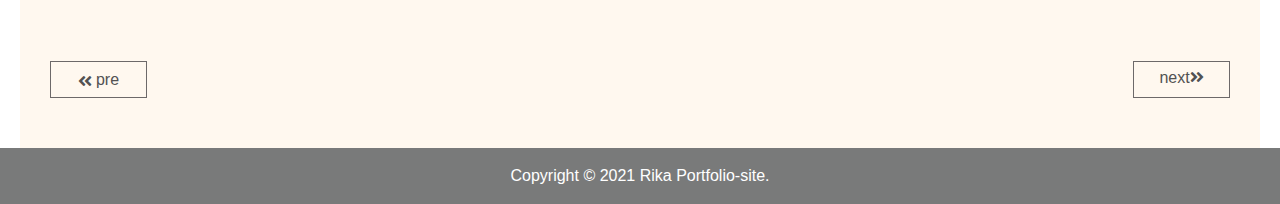
==== commit 0512a090: "サイトURLと、GithabURLを完成サイトに変更。 目次覧の2行目が抜けてたので追加と、以降の番号を修正" ====
--- a/kurisuta.html
+++ b/kurisuta.html
@@ -84,36 +84,38 @@
                                 <ul class="contents-list">
                                     <h4 class="h4-ttl">contents</h4>
                                     <li><a href="#contents_01">1：制作期間</a></li>
-                                    <li><a href="#contents_02">2：サイトのデザイン方法</a></li>
-                                    <li><a href="#contents_03">3：このサイトを制作した目的</a></li>
-                                    <li><a href="#contents_04">4：このサイト制作で工夫したところ</a></li>
-                                    <li><a href="#contents_05">6：サイト制作後の感想</a></li>
+                                    <li><a href="#contents_02">2：category</a></li>
+                                    <li><a href="#contents_03">3：サイトのデザイン方法</a></li>
+                                    <li><a href="#contents_04">4：このサイトを制作した目的</a></li>
+                                    <li><a href="#contents_05">5：このサイト制作で工夫したところ</a></li>
+                                    <li><a href="#contents_06">6：サイト制作後の感想</a></li>
                                 </ul>
 
                                 <h3 class="main-sub-ttl" id="contents_01">制作期間</h3>
                                 <p class="main-text">2021年5月30日～6月15日</p>
-                                <h3 class="main-sub-ttl">Programming language</h3>
+                                <h3 class="main-sub-ttl" id="contents_02">category</h3>
                                 <ul>
                                     <li>HTML5/CSS3</li>
                                     <li>Sass</li>
                                     <li>jQery</li>
+                                    <li>slick(jQery)</li>
                                 </ul>
-                                <h3 class="main-sub-ttl" id="contents_02">サイトのデザイン方法</h3>
+                                <h3 class="main-sub-ttl" id="contents_03">サイトのデザイン方法</h3>
                                 <p class="main-text link-text">クリ★スタさんが無料で提供しているXdデザインカンプを元にコーディングをしました。一部オリジナルを加えました。
                                 </p>
 
-                                <div class="link-box">引用先:<a href="https://crestadesign.org/" target="_blank">クリ★スタ<i
+                                <div class="link-box">引用先：<a href="https://crestadesign.org/cording-second/" target="_blank">クリ★スタ 中級編<i
                                             class="fas fa-external-link-alt"></i></a></div>
 
-                                <h3 class="main-sub-ttl" id="contents_03">このサイトを制作した目的</h3>
+                                <h3 class="main-sub-ttl" id="contents_04">このサイトを制作した目的</h3>
                                 <p class="main-text">Xdの操作方法習得と中級レベルのコーディング</p>
 
-                                <h3 class="main-sub-ttl" id="contents_04">このサイト制作で工夫したところ</h3>
+                                <h3 class="main-sub-ttl" id="contents_05">このサイト制作で工夫したところ</h3>
                                 <p class="main-text">デザインカンプではなかった、BlogのページとServiceのページをオリジナルで制作しました。
                                     Blogのページでは、アウトプットもかねて、Git,Githab,WordPressの記事を書きました。
                                 </p>
 
-                                <h3 class="main-sub-ttl" id="contents_05">サイト制作後の感想</h3>
+                                <h3 class="main-sub-ttl" id="contents_06">サイト制作後の感想</h3>
                                 <p class="main-text">このサイトは、2021年4月に一度挑戦をして、8割完成位の所で、レイアウト崩れの修正がしきれず、当時諦めたサイトでした。</p>
                                 <p class="main-text">その後、ポートフォリオサイト作成を進める中で掲載予定だった作品に満足がいかず、急遽このサイト制作を開始しました。<br>
                                1ヶ月の間にコーディングスキルが向上したのか、割とスムーズに完成させることが出来ました。デザインカンプ通りのコーディングは、16時間程で完成させることが出来ました。</p>                              
@@ -122,13 +124,19 @@
                             </div><!-- profile-list -->
 
                             <div class="link-text">
-                                <a href="https://hana03.github.io/kurisuta-5.30/"
-                                    target="_blank">https://hana03.github.io/kurisuta-5.30/<i
-                                        class="fas fa-angle-double-right"></i></a>
+                                <div class="link_flex">
+                                    <span>URL：</span>
+                                    <a href="https://mydemosite.group/" target="_blank">mydemosite.group<i
+                                            class="fas fa-angle-double-right"></i></a>
+                                </div><!-- link_flex -->
 
-                                <a href="https://github.com/hana03/kurisuta-5.30" target="_blank">Github<i
-                                        class="fas fa-angle-double-right"></i></a>
-                            </div>
+                                <div class="link_flex">
+                                    <span>Github：</span>
+                                    <a href="https://github.com/hana03/kurisuta-5.30/tree/210703"
+                                        target="_blank">hana03.github.io/kurisuta-5.30<i
+                                            class="fas fa-angle-double-right"></i></a>
+                                </div><!-- link_flex -->
+                            </div><!-- link-text -->
 
                             <ul class="site-img-btn">
                                 <li class="btn-pc img-btn">Pc</li>
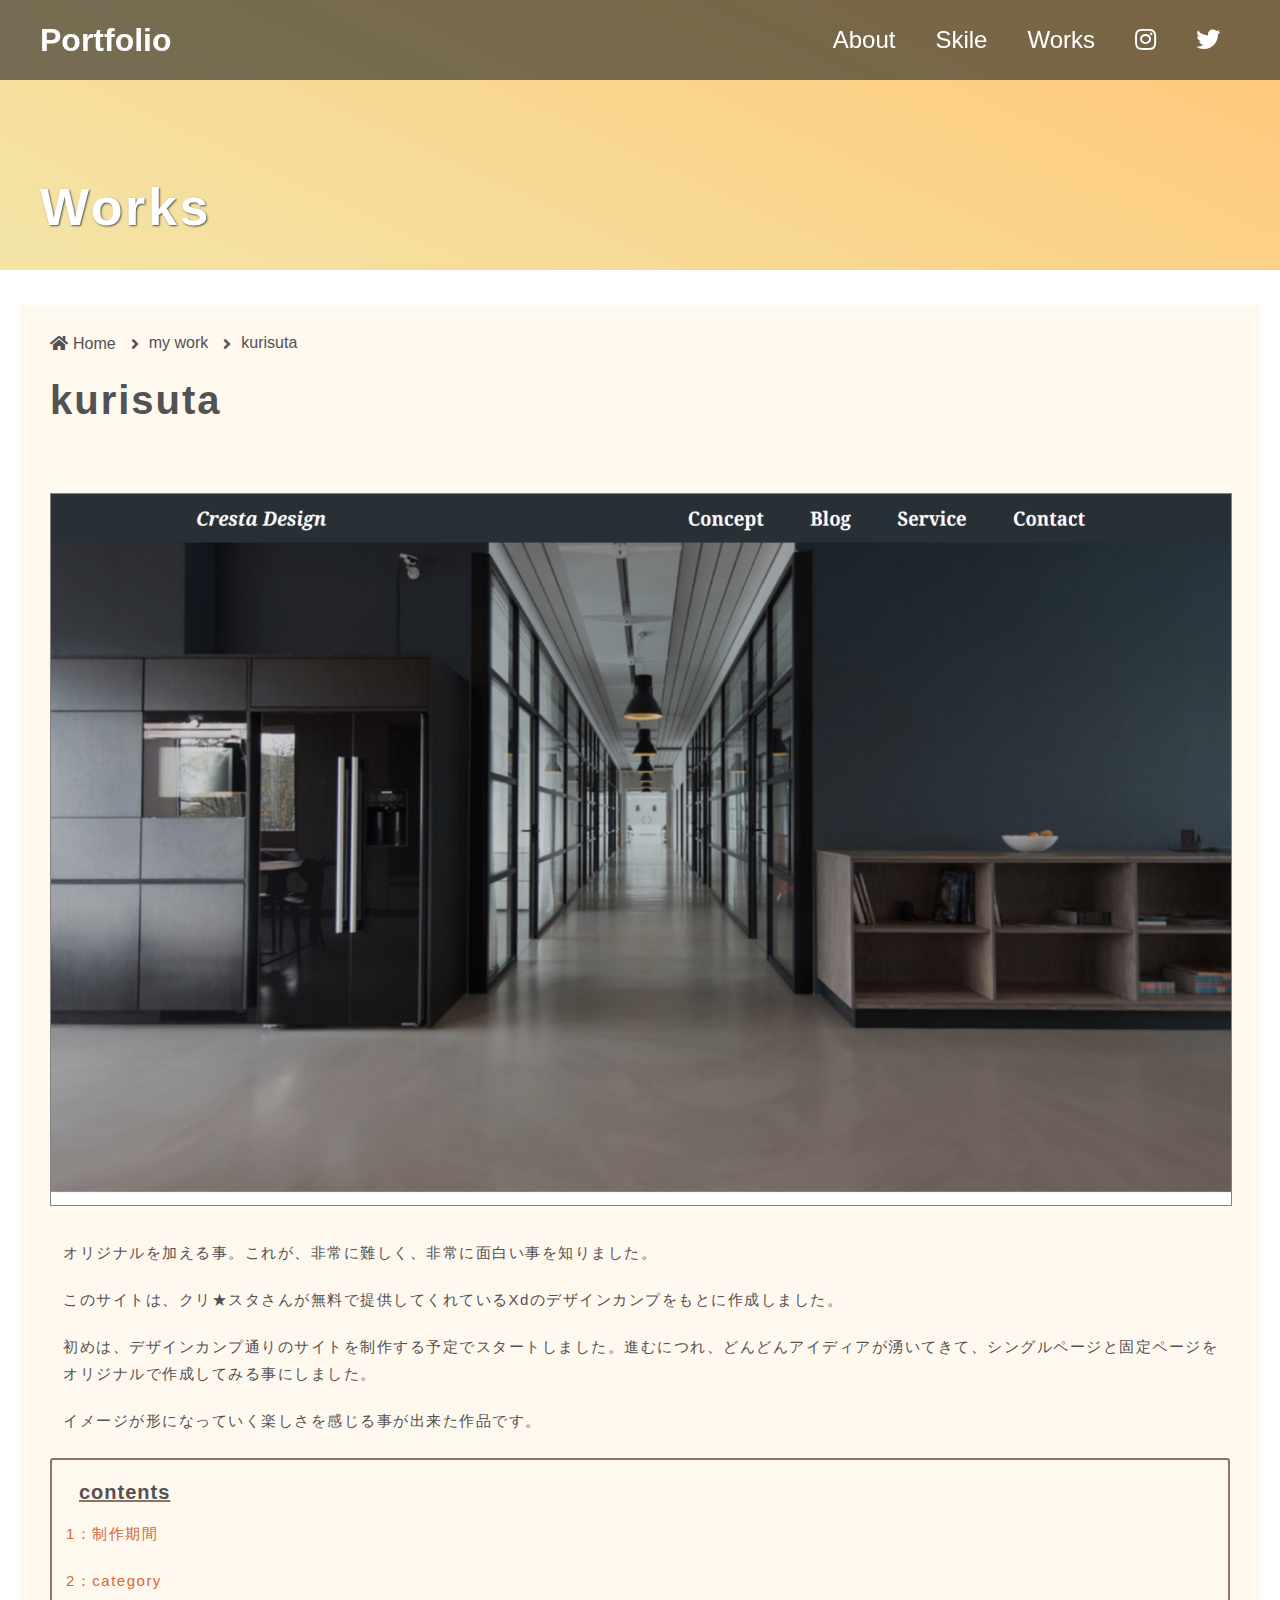
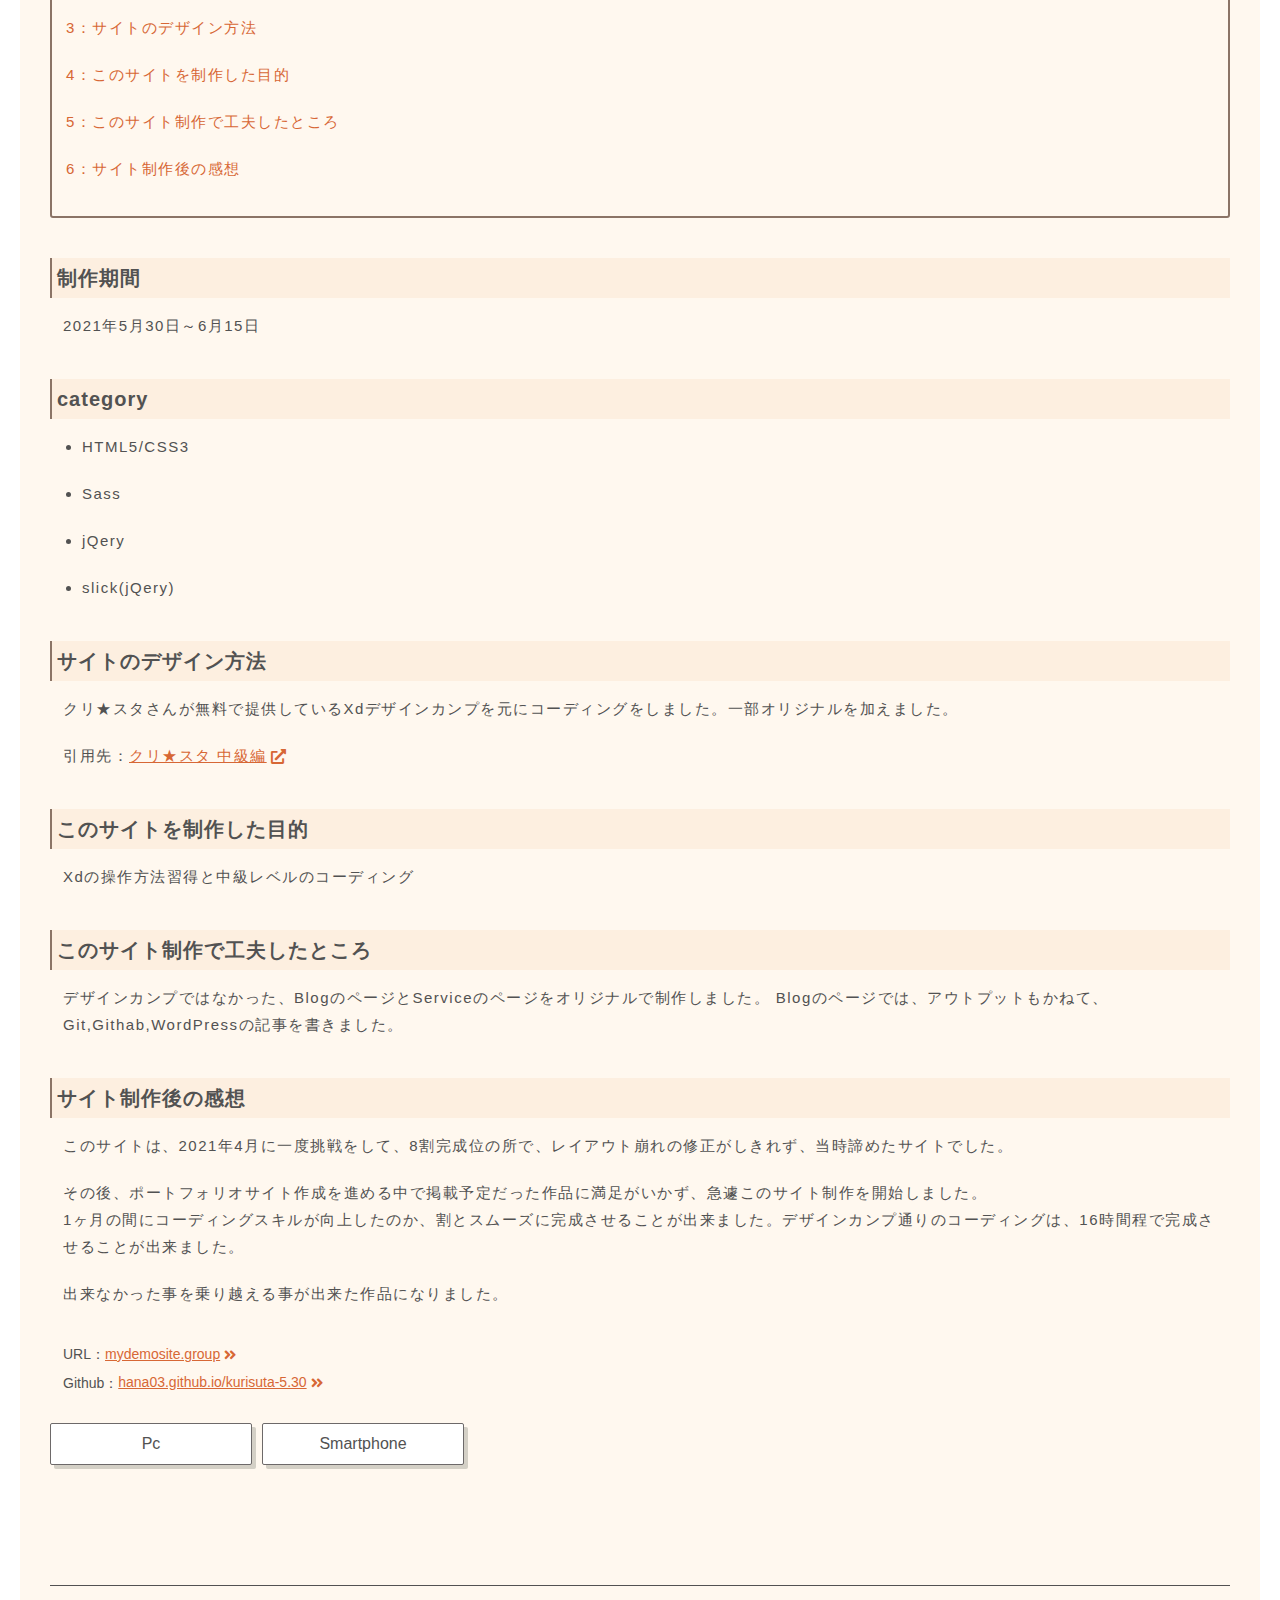
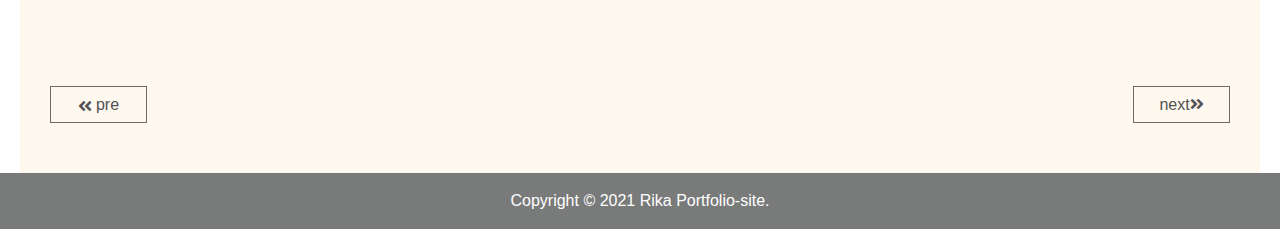
==== commit f4fc2960: "誤字脱字や文章の修正、変更" ====
--- a/kurisuta.html
+++ b/kurisuta.html
@@ -4,7 +4,8 @@
 <head>
     <meta charset="UTF-8">
     <title>Portfolio-site</title>
-    <meta name="description" content="Rika OishiのPortfolioサイトです">
+    <meta name="description"
+        content="Rika OishiのPortfolioサイトです。2020年に制作してから約1年が立ちました。夢を叶えるために、就職活動に向けて新たなポートフォリオサイトを制作しました。">
     <meta name="author" content="Rika Oishi">
     <meta name="viewport" content="width=device-width, initial-scale=1.0">
     <link href="https://use.fontawesome.com/releases/v5.6.1/css/all.css" rel="stylesheet">
@@ -78,7 +79,8 @@
                                 <p class="main-text">オリジナルを加える事。これが、非常に難しく、非常に面白い事を知りました。</p>
                                 <p class="main-text">このサイトは、クリ★スタさんが無料で提供してくれているXdのデザインカンプをもとに作成しました。</p>
                                 <p class="main-text">
-                                   初めは、デザインカンプ通りのサイトを制作する予定でスタートしました。進むにつれ、どんどんアイディアが湧いてきて、shingleページと固定ページをオリジナルで作成してみる事にしました。</p>
+                                    初めは、デザインカンプ通りのサイトを制作する予定でスタートしました。進むにつれ、どんどんアイディアが湧いてきて、シングルページと固定ページをオリジナルで作成してみる事にしました。
+                                </p>
                                 <p class="main-text">イメージが形になっていく楽しさを感じる事が出来た作品です。</p>
 
                                 <ul class="contents-list">
@@ -104,8 +106,8 @@
                                 <p class="main-text link-text">クリ★スタさんが無料で提供しているXdデザインカンプを元にコーディングをしました。一部オリジナルを加えました。
                                 </p>
 
-                                <div class="link-box">引用先：<a href="https://crestadesign.org/cording-second/" target="_blank">クリ★スタ 中級編<i
-                                            class="fas fa-external-link-alt"></i></a></div>
+                                <div class="link-box">引用先：<a href="https://crestadesign.org/cording-second/"
+                                        target="_blank">クリ★スタ 中級編<i class="fas fa-external-link-alt"></i></a></div>
 
                                 <h3 class="main-sub-ttl" id="contents_04">このサイトを制作した目的</h3>
                                 <p class="main-text">Xdの操作方法習得と中級レベルのコーディング</p>
@@ -118,8 +120,9 @@
                                 <h3 class="main-sub-ttl" id="contents_06">サイト制作後の感想</h3>
                                 <p class="main-text">このサイトは、2021年4月に一度挑戦をして、8割完成位の所で、レイアウト崩れの修正がしきれず、当時諦めたサイトでした。</p>
                                 <p class="main-text">その後、ポートフォリオサイト作成を進める中で掲載予定だった作品に満足がいかず、急遽このサイト制作を開始しました。<br>
-                               1ヶ月の間にコーディングスキルが向上したのか、割とスムーズに完成させることが出来ました。デザインカンプ通りのコーディングは、16時間程で完成させることが出来ました。</p>                              
-                                <p class="main-text">出来なかった事を乗り越えられた作品になりました。</p>
+                                    1ヶ月の間にコーディングスキルが向上したのか、割とスムーズに完成させることが出来ました。デザインカンプ通りのコーディングは、16時間程で完成させることが出来ました。
+                                </p>
+                                <p class="main-text">出来なかった事を乗り越える事が出来た作品になりました。</p>
 
                             </div><!-- profile-list -->
 
@@ -166,7 +169,8 @@
                 </section><!-- portfolio-wrapper -->
 
                 <ul class="page-link">
-                    <li class="junp"><a href="portfolio-2021.html"><i class="fas fa-angle-double-left junp"></i>pre</a></li>
+                    <li class="junp"><a href="portfolio-2021.html"><i class="fas fa-angle-double-left junp"></i>pre</a>
+                    </li>
                     <li>next<i class="fas fa-angle-double-right"></i></li>
                 </ul><!-- page-link -->
             </div><!-- inner -->
--- a/style.css
+++ b/style.css
@@ -1016,6 +1016,7 @@
 
 main .bk .inner .portfolio-wrapper .portfolio-sec .portfolio-img img {
   width: 100%;
+  border: 1px solid #838282;
 }
 
 main .bk .inner .portfolio-wrapper .portfolio-sec .portfolio-text {
@@ -1120,7 +1121,14 @@
   flex-direction: column;
 }
 
-main .bk .inner .portfolio-wrapper .portfolio-sec .portfolio-text .link-text a:first-child {
+main .bk .inner .portfolio-wrapper .portfolio-sec .portfolio-text .link-text .link_flex {
+  display: flex;
+  align-items: center;
+  margin: 0 0 13px 13px;
+  font-size: 1.4rem;
+}
+
+main .bk .inner .portfolio-wrapper .portfolio-sec .portfolio-text .link-text .link_flex a:first-child {
   margin-bottom: 10px;
 }
 
@@ -1198,9 +1206,8 @@
 .page-link li {
   width: 95px;
   border: 1px solid #6d6969;
-  line-height: 32px;
-  text-align: center;
-  width: 95px;
+  line-height: 35px;
+  text-align: center;
 }
 
 .page-link li .fa-angle-double-left {
